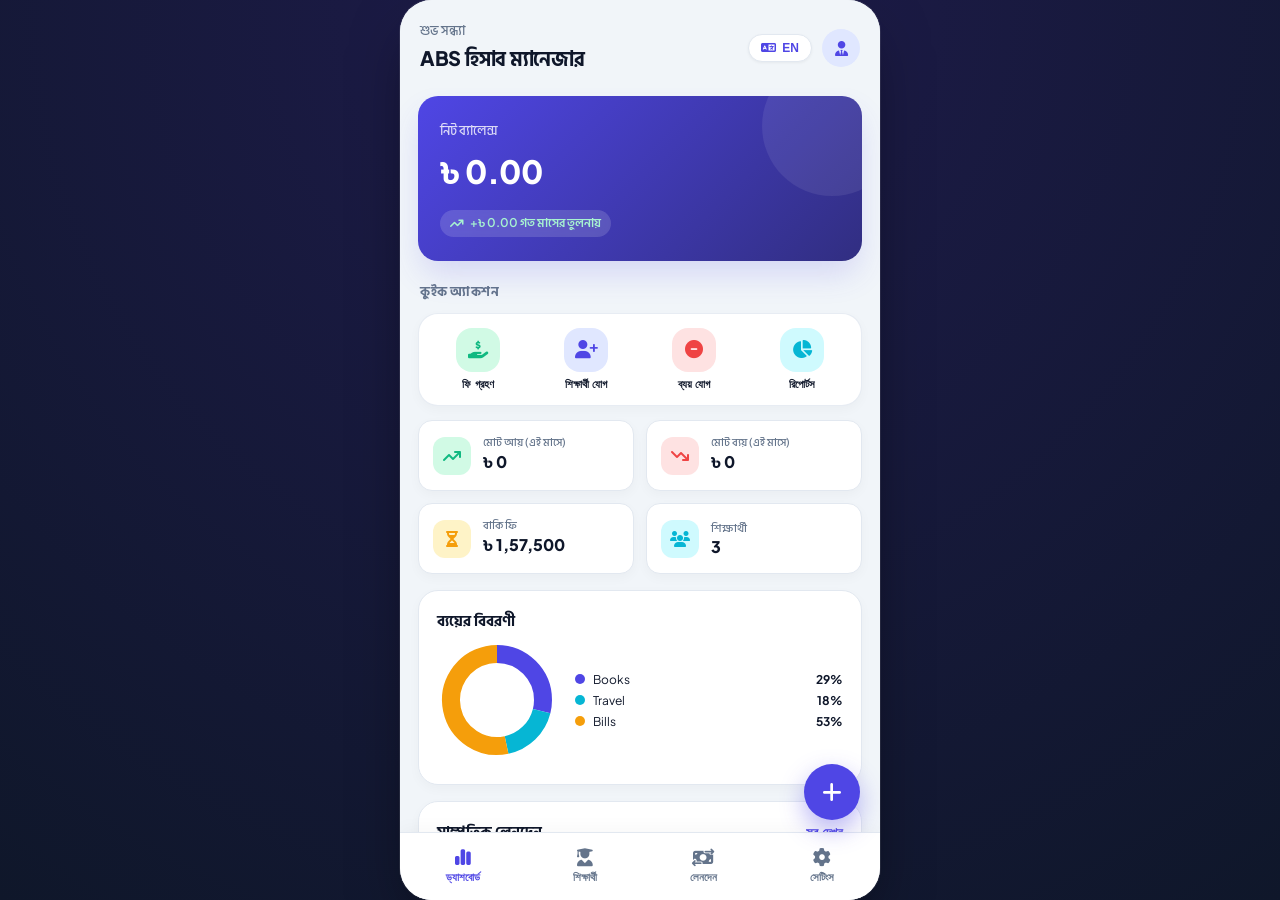
==== web_app/index.html @ 4e263f7a "feat: add GitHub Actions APK builder and web app - Add .github/workflows/build-apk.yml for automatic" ====
<!DOCTYPE html>
<html lang="bn">
<head>
  <meta charset="UTF-8">
  <meta name="viewport" content="width=device-width, initial-scale=1.0, maximum-scale=1.0, user-scalable=no">
  <title>ABS Hisab Manager - ABS হিসাব ম্যানেজার</title>
  <meta name="description" content="Tuition & Personal Finance Management Web Application for Tutors and Teachers.">
  <link rel="preconnect" href="https://fonts.googleapis.com">
  <link rel="preconnect" href="https://fonts.gstatic.com" crossorigin>
  <link href="https://fonts.googleapis.com/css2?family=Plus+Jakarta+Sans:wght@400;500;600;700;800&family=Hind+Siliguri:wght@400;500;600;700&display=swap" rel="stylesheet">
  <link rel="stylesheet" href="https://cdnjs.cloudflare.com/ajax/libs/font-awesome/6.5.1/css/all.min.css">
  <link rel="stylesheet" href="app.css">
</head>
<body>
  <div id="app-container">
    <!-- Mobile App Container Wrapper -->
    <main class="app-frame" id="appFrame">
      
      <!-- Top Status Bar & Header -->
      <header class="app-header" id="appHeader">
        <div class="header-left">
          <span class="greeting-text" id="greetingText">শুভ সকাল</span>
          <h1 class="app-title" id="appTitle">ABS হিসাব ম্যানেজার</h1>
        </div>
        <div class="header-right">
          <button class="lang-toggle-btn" id="langToggleBtn" title="ভাষা পরিবর্তন / Switch Language">
            <i class="fa-solid fa-language"></i>
            <span id="currentLangLabel">EN</span>
          </button>
          <div class="avatar-badge" title="Tutor Profile">
            <i class="fa-solid fa-user-tie"></i>
          </div>
        </div>
      </header>

      <!-- Main Content Views (Tab Content) -->
      <section class="tab-content" id="tabContent">
        
        <!-- 1. DASHBOARD VIEW -->
        <div class="view active" id="dashboardView">
          <!-- Balance Card -->
          <div class="balance-card">
            <div class="balance-sub" id="netBalanceLabel">নিট ব্যালেন্স</div>
            <div class="balance-amount" id="netBalanceAmount">৳ 0.00</div>
            <div class="balance-delta" id="balanceDelta">
              <i class="fa-solid fa-arrow-trend-up"></i>
              <span id="deltaText">+৳ 0.00 গত মাসের তুলনায়</span>
            </div>
          </div>

          <!-- Quick Actions Bar -->
          <div class="section-heading">
            <span id="quickActionsTitle">কুইক অ্যাকশন</span>
          </div>
          <div class="quick-actions-bar">
            <button class="quick-action-btn btn-collect" id="qaCollectBtn" onclick="openStudentPickerModal()">
              <div class="qa-icon-wrap"><i class="fa-solid fa-hand-holding-dollar"></i></div>
              <span id="qaCollectLabel">ফি গ্রহণ</span>
            </button>
            <button class="quick-action-btn btn-student" id="qaStudentBtn" onclick="openAddStudentModal()">
              <div class="qa-icon-wrap"><i class="fa-solid fa-user-plus"></i></div>
              <span id="qaStudentLabel">শিক্ষার্থী যোগ</span>
            </button>
            <button class="quick-action-btn btn-expense" id="qaExpenseBtn" onclick="openAddTransactionModal('expense')">
              <div class="qa-icon-wrap"><i class="fa-solid fa-circle-minus"></i></div>
              <span id="qaExpenseLabel">ব্যয় যোগ</span>
            </button>
            <button class="quick-action-btn btn-report" id="qaReportBtn" onclick="openReportModal()">
              <div class="qa-icon-wrap"><i class="fa-solid fa-chart-pie"></i></div>
              <span id="qaReportLabel">রিপোর্টস</span>
            </button>
          </div>

          <!-- 4 Summary Stats Grid -->
          <div class="stats-grid">
            <div class="stat-card income-card">
              <div class="stat-icon"><i class="fa-solid fa-arrow-trend-up"></i></div>
              <div class="stat-info">
                <div class="stat-label" id="lblIncomeMonth">মোট আয় (এই মাসে)</div>
                <div class="stat-value" id="valIncomeMonth">৳ 0.00</div>
              </div>
            </div>
            <div class="stat-card expense-card">
              <div class="stat-icon"><i class="fa-solid fa-arrow-trend-down"></i></div>
              <div class="stat-info">
                <div class="stat-label" id="lblExpenseMonth">মোট ব্যয় (এই মাসে)</div>
                <div class="stat-value" id="valExpenseMonth">৳ 0.00</div>
              </div>
            </div>
            <div class="stat-card pending-card">
              <div class="stat-icon"><i class="fa-solid fa-hourglass-half"></i></div>
              <div class="stat-info">
                <div class="stat-label" id="lblPendingFees">বাকি ফি</div>
                <div class="stat-value" id="valPendingFees">৳ 0.00</div>
              </div>
            </div>
            <div class="stat-card students-card">
              <div class="stat-icon"><i class="fa-solid fa-users"></i></div>
              <div class="stat-info">
                <div class="stat-label" id="lblTotalStudents">শিক্ষার্থী</div>
                <div class="stat-value" id="valTotalStudents">0</div>
              </div>
            </div>
          </div>

          <!-- Expense Breakdown Chart -->
          <div class="card-box mt-4">
            <div class="box-title" id="lblExpenseBreakdown">ব্যয়ের বিবরণী</div>
            <div class="chart-container" id="expenseChartContainer">
              <canvas id="expensePieChart" width="120" height="120"></canvas>
              <div class="chart-legend" id="expenseChartLegend"></div>
            </div>
          </div>

          <!-- Recent Transactions -->
          <div class="card-box mt-4">
            <div class="box-header-row">
              <div class="box-title" id="lblRecentTransactions">সাম্প্রতিক লেনদেন</div>
              <button class="link-btn" onclick="switchNavTab('transactions')" id="btnSeeAllTxn">সব দেখুন</button>
            </div>
            <div class="transactions-list" id="recentTxnList"></div>
          </div>
        </div>

        <!-- 2. STUDENTS VIEW -->
        <div class="view" id="studentsView">
          <div class="search-bar-wrap">
            <i class="fa-solid fa-magnifying-glass search-icon"></i>
            <input type="text" id="studentSearchInput" placeholder="নাম, রোল, পিতার মোবাইল দিয়ে খুঁজুন..." oninput="renderStudentsList()">
            <button class="clear-search-btn" id="clearStudentSearchBtn" onclick="clearStudentSearch()">&times;</button>
          </div>

          <!-- Status Filters -->
          <div class="filter-chips-row" id="studentStatusChips">
            <button class="chip active" data-status="all" onclick="setStudentStatusFilter('all')">সব</button>
            <button class="chip chip-due" data-status="due" onclick="setStudentStatusFilter('due')">বকেয়া আছে</button>
            <button class="chip chip-paid" data-status="paid" onclick="setStudentStatusFilter('paid')">পরিশোধিত</button>
            <button class="chip chip-advance" data-status="advance" onclick="setStudentStatusFilter('advance')">অগ্রিম</button>
          </div>

          <!-- Class Grade Filters -->
          <div class="filter-chips-row mt-2" id="studentClassChips">
            <button class="chip active" data-class="All" onclick="setStudentClassFilter('All')">সকল শ্রেণি</button>
            <button class="chip" data-class="Six" onclick="setStudentClassFilter('Six')">Six</button>
            <button class="chip" data-class="Seven" onclick="setStudentClassFilter('Seven')">Seven</button>
            <button class="chip" data-class="Eight" onclick="setStudentClassFilter('Eight')">Eight</button>
            <button class="chip" data-class="Nine" onclick="setStudentClassFilter('Nine')">Nine</button>
            <button class="chip" data-class="Ten" onclick="setStudentClassFilter('Ten')">Ten</button>
          </div>

          <div class="students-list mt-3" id="studentsList"></div>
        </div>

        <!-- 3. TRANSACTIONS VIEW -->
        <div class="view" id="transactionsView">
          <div class="filter-chips-row" id="txnFilterChips">
            <button class="chip active" data-type="all" onclick="setTxnTypeFilter('all')">সব</button>
            <button class="chip chip-income" data-type="income" onclick="setTxnTypeFilter('income')">আয়</button>
            <button class="chip chip-expense" data-type="expense" onclick="setTxnTypeFilter('expense')">ব্যয়</button>
          </div>
          <div class="transactions-list mt-3" id="fullTxnList"></div>
        </div>

        <!-- 4. SETTINGS VIEW -->
        <div class="view" id="settingsView">
          
          <!-- Language Section -->
          <div class="settings-section">
            <div class="section-title" id="secTitleLang">ভাষা (Language)</div>
            <div class="settings-card lang-switcher-card">
              <div class="sc-left">
                <i class="fa-solid fa-globe sc-icon"></i>
                <span class="sc-title" id="lblCurrentLang">অ্যাপের ভাষা</span>
              </div>
              <div class="lang-pill-toggle">
                <button class="pill-btn" id="langBtnEn" onclick="setLanguage('en')">English</button>
                <button class="pill-btn active" id="langBtnBn" onclick="setLanguage('bn')">বাংলা</button>
              </div>
            </div>
          </div>

          <!-- Security Section -->
          <div class="settings-section mt-3">
            <div class="section-title" id="secTitleSecurity">নিরাপত্তা (Security)</div>
            <div class="settings-card" onclick="openPinModal()">
              <div class="sc-left">
                <i class="fa-solid fa-lock sc-icon"></i>
                <div>
                  <div class="sc-title" id="lblPinTitle">অ্যাপ লক (PIN)</div>
                  <div class="sc-desc" id="lblPinDesc">৪-ডিজিটের পিন কোড সেট করুন</div>
                </div>
              </div>
              <i class="fa-solid fa-chevron-right sc-arrow"></i>
            </div>
          </div>

          <!-- Finance Section -->
          <div class="settings-section mt-3">
            <div class="section-title" id="secTitleFinance">আর্থিক হিসাব (Finance)</div>
            <div class="settings-card" onclick="openCategoriesModal()">
              <div class="sc-left">
                <i class="fa-solid fa-layer-group sc-icon"></i>
                <div>
                  <div class="sc-title" id="lblManageCat">ক্যাটাগরি ম্যানেজমেন্ট</div>
                  <div class="sc-desc" id="lblManageCatDesc">আয় ও ব্যয়ের ক্যাটাগরি তৈরি/সম্পাদনা</div>
                </div>
              </div>
              <i class="fa-solid fa-chevron-right sc-arrow"></i>
            </div>
            <div class="settings-card mt-2" onclick="openReportModal()">
              <div class="sc-left">
                <i class="fa-solid fa-chart-line sc-icon"></i>
                <div>
                  <div class="sc-title" id="lblFullReports">আর্থিক রিপোর্ট</div>
                  <div class="sc-desc" id="lblFullReportsDesc">দৈনিক, সাপ্তাহিক, মাসিক ও বার্ষিক রিপোর্ট PDF</div>
                </div>
              </div>
              <i class="fa-solid fa-chevron-right sc-arrow"></i>
            </div>
          </div>

          <!-- Data & Backup Section -->
          <div class="settings-section mt-3">
            <div class="section-title" id="secTitleBackup">ডাটা ও ব্যাকআপ</div>
            <div class="settings-card" onclick="exportDataBackup()">
              <div class="sc-left">
                <i class="fa-solid fa-file-export sc-icon text-primary"></i>
                <div>
                  <div class="sc-title" id="lblExportBackup">ব্যাকআপ এক্সপোর্ট (JSON)</div>
                  <div class="sc-desc" id="lblExportDesc">সকল ডাটা ফাইল আকারে ডাউনলোড করুন</div>
                </div>
              </div>
              <i class="fa-solid fa-download sc-arrow"></i>
            </div>
            <div class="settings-card mt-2" onclick="triggerImportBackup()">
              <div class="sc-left">
                <i class="fa-solid fa-file-import sc-icon text-success"></i>
                <div>
                  <div class="sc-title" id="lblImportBackup">ব্যাকআপ রিস্টোর (JSON)</div>
                  <div class="sc-desc" id="lblImportDesc">JSON ফাইল থেকে ডাটা রিস্টোর করুন</div>
                </div>
              </div>
              <input type="file" id="importFileInput" accept=".json" style="display:none" onchange="handleImportFile(event)">
              <i class="fa-solid fa-upload sc-arrow"></i>
            </div>
            <div class="settings-card mt-2 danger-card" onclick="confirmClearAllData()">
              <div class="sc-left">
                <i class="fa-solid fa-trash-can sc-icon text-danger"></i>
                <div>
                  <div class="sc-title text-danger" id="lblClearAll">সকল ডাটা মুছুন</div>
                  <div class="sc-desc" id="lblClearDesc">স্থায়ীভাবে সব শিক্ষার্থী ও লেনদেন ডিলিট</div>
                </div>
              </div>
              <i class="fa-solid fa-chevron-right sc-arrow text-danger"></i>
            </div>
          </div>

          <!-- About Section -->
          <div class="settings-section mt-3 mb-5">
            <div class="section-title" id="secTitleAbout">সম্পর্কে</div>
            <div class="settings-card">
              <div class="sc-left">
                <i class="fa-solid fa-circle-info sc-icon"></i>
                <div>
                  <div class="sc-title">ABS Hisab Manager v1.0.0</div>
                  <div class="sc-desc">লোকাল-ফার্স্ট প্রাইভেট টিউটর ও ফিন্যান্স ম্যানেজার</div>
                </div>
              </div>
            </div>
          </div>

        </div>
      </section>

      <!-- Bottom Floating Action Button -->
      <button class="fab-btn" id="fabBtn" onclick="onFabClicked()" title="নতুন যুক্ত করুন">
        <i class="fa-solid fa-plus"></i>
      </button>

      <!-- Bottom Navigation Bar -->
      <nav class="bottom-nav" id="bottomNav">
        <button class="nav-item active" data-tab="dashboard" onclick="switchNavTab('dashboard')">
          <i class="fa-solid fa-chart-simple"></i>
          <span id="navLblDashboard">ড্যাশবোর্ড</span>
        </button>
        <button class="nav-item" data-tab="students" onclick="switchNavTab('students')">
          <i class="fa-solid fa-user-graduate"></i>
          <span id="navLblStudents">শিক্ষার্থী</span>
        </button>
        <button class="nav-item" data-tab="transactions" onclick="switchNavTab('transactions')">
          <i class="fa-solid fa-money-bill-transfer"></i>
          <span id="navLblTransactions">লেনদেন</span>
        </button>
        <button class="nav-item" data-tab="settings" onclick="switchNavTab('settings')">
          <i class="fa-solid fa-gear"></i>
          <span id="navLblSettings">সেটিংস</span>
        </button>
      </nav>

    </main>
  </div>

  <!-- ==================== MODALS CONTAINER ==================== -->
  
  <!-- PIN LOCK SCREEN OVERLAY -->
  <div class="pin-lock-overlay" id="pinLockOverlay">
    <div class="pin-lock-box">
      <div class="lock-icon-circle"><i class="fa-solid fa-shield-halved"></i></div>
      <h2 id="pinLockTitle">ABS Hisab Manager</h2>
      <p id="pinLockSub">পিন কোড দিয়ে আনলক করুন</p>
      
      <div class="pin-dots-row" id="pinDotsRow">
        <div class="pin-dot"></div>
        <div class="pin-dot"></div>
        <div class="pin-dot"></div>
        <div class="pin-dot"></div>
      </div>
      <div class="pin-error-text" id="pinErrorText"></div>

      <div class="keypad-grid">
        <button class="key-btn" onclick="enterPinDigit('1')">1</button>
        <button class="key-btn" onclick="enterPinDigit('2')">2</button>
        <button class="key-btn" onclick="enterPinDigit('3')">3</button>
        <button class="key-btn" onclick="enterPinDigit('4')">4</button>
        <button class="key-btn" onclick="enterPinDigit('5')">5</button>
        <button class="key-btn" onclick="enterPinDigit('6')">6</button>
        <button class="key-btn" onclick="enterPinDigit('7')">7</button>
        <button class="key-btn" onclick="enterPinDigit('8')">8</button>
        <button class="key-btn" onclick="enterPinDigit('9')">9</button>
        <button class="key-btn key-action" onclick="simulateBiometric()"><i class="fa-solid fa-fingerprint"></i></button>
        <button class="key-btn" onclick="enterPinDigit('0')">0</button>
        <button class="key-btn key-action" onclick="deletePinDigit()"><i class="fa-solid fa-delete-left"></i></button>
      </div>
    </div>
  </div>

  <!-- ADD / EDIT STUDENT MODAL -->
  <div class="modal-backdrop" id="studentModal">
    <div class="modal-dialog">
      <div class="modal-header">
        <h3 id="studentModalTitle">শিক্ষার্থী যুক্ত করুন</h3>
        <button class="modal-close-btn" onclick="closeModal('studentModal')">&times;</button>
      </div>
      <form class="modal-body" id="studentForm" onsubmit="handleSaveStudent(event)">
        <input type="hidden" id="studentFormId">
        <div class="form-group">
          <label id="lblFmName">শিক্ষার্থীর নাম *</label>
          <input type="text" id="fmStudentName" required placeholder="নাম লিখুন">
        </div>
        <div class="form-row">
          <div class="form-group">
            <label id="lblFmClass">শ্রেণি *</label>
            <select id="fmStudentClass" required>
              <option value="Six">Six</option>
              <option value="Seven">Seven</option>
              <option value="Eight">Eight</option>
              <option value="Nine">Nine</option>
              <option value="Ten">Ten</option>
            </select>
          </div>
          <div class="form-group">
            <label id="lblFmRoll">রোল নম্বর *</label>
            <input type="text" id="fmStudentRoll" required placeholder="e.g. 01">
          </div>
        </div>
        <div class="form-row">
          <div class="form-group">
            <label id="lblFmSection">শাখা</label>
            <input type="text" id="fmStudentSection" placeholder="e.g. A">
          </div>
          <div class="form-group">
            <label id="lblFmFee">মাসিক ফি (৳) *</label>
            <input type="number" id="fmStudentFee" required min="0" step="50" placeholder="e.g. 2000">
          </div>
        </div>
        <div class="form-group">
          <label id="lblFmFather">পিতার নাম</label>
          <input type="text" id="fmFatherName" placeholder="পিতার নাম">
        </div>
        <div class="form-group">
          <label id="lblFmPhone">পিতার মোবাইল নম্বর</label>
          <input type="tel" id="fmFatherPhone" placeholder="01XXXXXXXXX">
        </div>
        <div class="form-group">
          <label id="lblFmAddress">ঠিকানা</label>
          <input type="text" id="fmStudentAddress" placeholder="ঠিকানা">
        </div>
        <div class="form-group">
          <label id="lblFmAdmDate">ভর্তির তারিখ</label>
          <input type="date" id="fmAdmissionDate">
        </div>
        <div class="form-group">
          <label id="lblFmNotes">নোট (ঐচ্ছিক)</label>
          <textarea id="fmStudentNotes" rows="2" placeholder="অতিরিক্ত কোনো তথ্য..."></textarea>
        </div>
        <button type="submit" class="submit-btn" id="btnSaveStudentSubmit">সংরক্ষণ করুন</button>
      </form>
    </div>
  </div>

  <!-- STUDENT DETAIL & PROFILE MODAL -->
  <div class="modal-backdrop" id="studentDetailModal">
    <div class="modal-dialog modal-lg">
      <div class="modal-header">
        <h3 id="studentDetailName">শিক্ষার্থীর প্রোফাইল</h3>
        <div class="modal-header-actions">
          <button class="icon-action-btn" title="Statement PDF" onclick="printStudentFullStatement()"><i class="fa-solid fa-file-pdf"></i></button>
          <button class="icon-action-btn" title="Edit" onclick="editCurrentStudent()"><i class="fa-solid fa-pen"></i></button>
          <button class="icon-action-btn text-danger" title="Delete" onclick="deleteCurrentStudent()"><i class="fa-solid fa-trash"></i></button>
          <button class="modal-close-btn" onclick="closeModal('studentDetailModal')">&times;</button>
        </div>
      </div>
      <div class="modal-body" id="studentDetailBody">
        <!-- Injected dynamically by app.js -->
      </div>
    </div>
  </div>

  <!-- COLLECT PAYMENT MODAL -->
  <div class="modal-backdrop" id="collectPaymentModal">
    <div class="modal-dialog">
      <div class="modal-header">
        <h3 id="paymentModalTitle">পেমেন্ট সংগ্রহ</h3>
        <button class="modal-close-btn" onclick="closeModal('collectPaymentModal')">&times;</button>
      </div>
      <form class="modal-body" id="paymentForm" onsubmit="handleSavePayment(event)">
        <input type="hidden" id="pmStudentId">
        <div class="target-student-badge" id="pmStudentBadge"></div>
        <div class="form-group mt-2">
          <label id="lblPmAmount">টাকার পরিমাণ (৳) *</label>
          <input type="number" id="pmAmount" required min="1" step="10" placeholder="টাকার অংক">
        </div>
        <div class="form-row">
          <div class="form-group">
            <label id="lblPmMethod">পেমেন্ট মাধ্যম</label>
            <select id="pmMethod">
              <option value="Cash">Cash (ক্যাশ)</option>
              <option value="bKash">bKash (বিকাশ)</option>
              <option value="Nagad">Nagad (নগদ)</option>
              <option value="Rocket">Rocket (রকেট)</option>
              <option value="Bank">Bank (ব্যাংক)</option>
            </select>
          </div>
          <div class="form-group">
            <label id="lblPmMonth">প্রযোজ্য মাস (YYYY-MM)</label>
            <input type="month" id="pmMonth">
          </div>
        </div>
        <div class="form-group">
          <label id="lblPmDate">পেমেন্টের তারিখ</label>
          <input type="date" id="pmDate">
        </div>
        <div class="form-group">
          <label id="lblPmNote">নোট (ঐচ্ছিক)</label>
          <input type="text" id="pmNote" placeholder="পেমেন্ট সংক্রান্ত কোনো নোট...">
        </div>
        <div class="checkbox-row">
          <input type="checkbox" id="pmGiveReceipt" checked>
          <label for="pmGiveReceipt" id="lblPmReceiptCheck">এখনই মানি রিসিট (Receipt) তৈরি করবেন?</label>
        </div>
        <button type="submit" class="submit-btn btn-income mt-3" id="btnSavePaymentSubmit">পেমেন্ট সেভ করুন ও রশিদ তৈরি করুন</button>
      </form>
    </div>
  </div>

  <!-- STUDENT PICKER MODAL (For Quick Fee Collection) -->
  <div class="modal-backdrop" id="studentPickerModal">
    <div class="modal-dialog">
      <div class="modal-header">
        <h3 id="pickerModalTitle">শিক্ষার্থী নির্বাচন করুন</h3>
        <button class="modal-close-btn" onclick="closeModal('studentPickerModal')">&times;</button>
      </div>
      <div class="modal-body">
        <input type="text" id="pickerSearchInput" placeholder="শিক্ষার্থী খুঁজুন..." oninput="renderStudentPickerList()">
        <div class="picker-list mt-3" id="pickerStudentList"></div>
      </div>
    </div>
  </div>

  <!-- ADD TRANSACTION MODAL -->
  <div class="modal-backdrop" id="transactionModal">
    <div class="modal-dialog">
      <div class="modal-header">
        <h3 id="txnModalTitle">নতুন লেনদেন</h3>
        <button class="modal-close-btn" onclick="closeModal('transactionModal')">&times;</button>
      </div>
      <form class="modal-body" id="txnForm" onsubmit="handleSaveTransaction(event)">
        <input type="hidden" id="txnFormId">
        <div class="type-segmented-control">
          <button type="button" class="seg-btn" id="txnTypeIncomeBtn" onclick="setFormTxnType('income')">আয় (Income)</button>
          <button type="button" class="seg-btn active" id="txnTypeExpenseBtn" onclick="setFormTxnType('expense')">ব্যয় (Expense)</button>
        </div>
        <input type="hidden" id="txnFormType" value="expense">
        <div class="form-group mt-3">
          <label id="lblTxnAmount">পরিমাণ (৳) *</label>
          <input type="number" id="txnAmount" required min="1" step="1" placeholder="৳ 0.00">
        </div>
        <div class="form-group">
          <label id="lblTxnCategory">ক্যাটাগরি *</label>
          <select id="txnCategory" required></select>
        </div>
        <div class="form-group">
          <label id="lblTxnDate">তারিখ</label>
          <input type="date" id="txnDate">
        </div>
        <div class="form-group">
          <label id="lblTxnNote">নোট (ঐচ্ছিক)</label>
          <input type="text" id="txnNote" placeholder="লেনদেনের বিবরণ...">
        </div>
        <button type="submit" class="submit-btn" id="btnSaveTxnSubmit">সংরক্ষণ করুন</button>
      </form>
    </div>
  </div>

  <!-- FINANCIAL REPORT MODAL -->
  <div class="modal-backdrop" id="reportModal">
    <div class="modal-dialog modal-lg">
      <div class="modal-header">
        <h3 id="reportModalTitle">আর্থিক রিপোর্ট (Financial Report)</h3>
        <div class="modal-header-actions">
          <button class="icon-action-btn" title="Print/Share PDF" onclick="printFinancialReportPdf()"><i class="fa-solid fa-print"></i></button>
          <button class="modal-close-btn" onclick="closeModal('reportModal')">&times;</button>
        </div>
      </div>
      <div class="modal-body" id="reportBody">
        <!-- Injected dynamically -->
      </div>
    </div>
  </div>

  <!-- CATEGORIES MANAGEMENT MODAL -->
  <div class="modal-backdrop" id="categoriesModal">
    <div class="modal-dialog">
      <div class="modal-header">
        <h3 id="catModalTitle">ক্যাটাগরি ম্যানেজমেন্ট</h3>
        <button class="modal-close-btn" onclick="closeModal('categoriesModal')">&times;</button>
      </div>
      <div class="modal-body">
        <div class="type-segmented-control">
          <button type="button" class="seg-btn active" id="catTabExpenseBtn" onclick="switchCategoryTab('expense')">ব্যয় (Expense)</button>
          <button type="button" class="seg-btn" id="catTabIncomeBtn" onclick="switchCategoryTab('income')">আয় (Income)</button>
        </div>
        <div class="add-cat-row mt-3">
          <input type="text" id="newCategoryInput" placeholder="নতুন ক্যাটাগরি নাম...">
          <button type="button" class="btn-primary-sm" onclick="addNewCategory()"><i class="fa-solid fa-plus"></i> যোগ</button>
        </div>
        <div class="categories-list mt-3" id="categoriesListContainer"></div>
      </div>
    </div>
  </div>

  <!-- PIN SET/CHANGE MODAL -->
  <div class="modal-backdrop" id="pinSettingModal">
    <div class="modal-dialog">
      <div class="modal-header">
        <h3 id="pinSettingModalTitle">পিন কোড সেট করুন</h3>
        <button class="modal-close-btn" onclick="closeModal('pinSettingModal')">&times;</button>
      </div>
      <div class="modal-body">
        <div class="form-group">
          <label id="lblEnterPin">৪-ডিজিটের পিন কোড</label>
          <input type="password" id="newPinInput" maxlength="4" placeholder="••••">
        </div>
        <div class="form-group">
          <label id="lblConfirmPin">পুনরায় পিন কোড লিখুন</label>
          <input type="password" id="confirmPinInput" maxlength="4" placeholder="••••">
        </div>
        <div class="modal-btn-row mt-3">
          <button type="button" class="submit-btn" onclick="saveNewPin()">পিন সেভ করুন</button>
          <button type="button" class="btn-danger-outline" id="btnRemovePin" onclick="removePinSecurity()" style="display:none">পিন বাতিল করুন</button>
        </div>
      </div>
    </div>
  </div>

  <!-- PRINTABLE RECEIPT / STATEMENT HIDDEN CONTAINER -->
  <div id="printArea" class="print-only"></div>

  <!-- Core App Scripts -->
  <script src="app.js"></script>
</body>
</html>
---- web_app/app.css ----
/* ==========================================================================
   ABS HISAB MANAGER - MODERN DESIGN SYSTEM & STYLESHEET
   ========================================================================== */

:root {
  --primary: #4f46e5;
  --primary-dark: #3730a3;
  --primary-light: #e0e7ff;
  --secondary: #06b6d4;
  --secondary-light: #cffafe;
  --income: #10b981;
  --income-light: #d1fae5;
  --income-dark: #047857;
  --expense: #ef4444;
  --expense-light: #fee2e2;
  --expense-dark: #b91c1c;
  --pending: #f59e0b;
  --pending-light: #fef3c7;
  --surface: #ffffff;
  --background: #f1f5f9;
  --card-bg: #ffffff;
  --text-main: #0f172a;
  --text-muted: #64748b;
  --text-light: #94a3b8;
  --border: #e2e8f0;
  --border-focus: #4f46e5;
  --radius-sm: 8px;
  --radius-md: 14px;
  --radius-lg: 20px;
  --radius-full: 9999px;
  --shadow-sm: 0 1px 3px rgba(0, 0, 0, 0.05);
  --shadow-md: 0 6px 16px -2px rgba(15, 23, 42, 0.06);
  --shadow-lg: 0 16px 32px -4px rgba(79, 70, 229, 0.18);
  --shadow-card: 0 4px 12px rgba(0, 0, 0, 0.03);
  --font-family: 'Plus Jakarta Sans', 'Hind Siliguri', -apple-system, BlinkMacSystemFont, 'Segoe UI', Roboto, sans-serif;
  --transition-fast: 0.2s cubic-bezier(0.4, 0, 0.2, 1);
  --transition-smooth: 0.3s cubic-bezier(0.4, 0, 0.2, 1);
}

* {
  box-sizing: border-box;
  margin: 0;
  padding: 0;
  -webkit-tap-highlight-color: transparent;
}

body {
  font-family: var(--font-family);
  background: #0f172a;
  background: radial-gradient(circle at 50% 0%, #1e1b4b 0%, #0f172a 100%);
  color: var(--text-main);
  min-height: 100vh;
  display: flex;
  justify-content: center;
  align-items: center;
  overflow-x: hidden;
}

/* App Wrapper on Desktop / Tablet / Mobile */
#app-container {
  width: 100%;
  max-width: 480px;
  height: 100vh;
  max-height: 920px;
  background: var(--background);
  box-shadow: 0 25px 60px -15px rgba(0, 0, 0, 0.5), 0 0 0 1px rgba(255, 255, 255, 0.1);
  display: flex;
  flex-direction: column;
  position: relative;
  overflow: hidden;
  border-radius: 32px;
}

@media (max-width: 500px) {
  #app-container {
    max-width: 100%;
    height: 100vh;
    max-height: 100vh;
    border-radius: 0;
  }
}

.app-frame {
  display: flex;
  flex-direction: column;
  height: 100%;
  width: 100%;
  position: relative;
  overflow: hidden;
}

/* Header */
.app-header {
  padding: 20px 20px 12px 20px;
  background: var(--background);
  display: flex;
  justify-content: space-between;
  align-items: center;
  z-index: 10;
}

.header-left .greeting-text {
  font-size: 13px;
  color: var(--text-muted);
  font-weight: 500;
  display: block;
}

.header-left .app-title {
  font-size: 20px;
  font-weight: 800;
  color: var(--text-main);
  letter-spacing: -0.3px;
  margin-top: 2px;
}

.header-right {
  display: flex;
  align-items: center;
  gap: 10px;
}

.lang-toggle-btn {
  background: white;
  border: 1px solid var(--border);
  border-radius: var(--radius-full);
  padding: 6px 12px;
  font-size: 12px;
  font-weight: 700;
  color: var(--primary);
  display: flex;
  align-items: center;
  gap: 6px;
  cursor: pointer;
  box-shadow: var(--shadow-sm);
  transition: var(--transition-fast);
}

.lang-toggle-btn:hover {
  background: var(--primary-light);
  border-color: var(--primary);
}

.avatar-badge {
  width: 38px;
  height: 38px;
  border-radius: 50%;
  background: var(--primary-light);
  color: var(--primary);
  display: flex;
  align-items: center;
  justify-content: center;
  font-size: 15px;
  cursor: pointer;
}

/* Scrollable Main Content Area */
.tab-content {
  flex: 1;
  overflow-y: auto;
  padding: 8px 18px 100px 18px;
  scroll-behavior: smooth;
  -webkit-overflow-scrolling: touch;
}

.tab-content::-webkit-scrollbar {
  width: 5px;
}
.tab-content::-webkit-scrollbar-thumb {
  background: #cbd5e1;
  border-radius: 10px;
}

.view {
  display: none;
  animation: fadeIn 0.25s ease-out;
}

.view.active {
  display: block;
}

@keyframes fadeIn {
  from { opacity: 0; transform: translateY(6px); }
  to { opacity: 1; transform: translateY(0); }
}

/* Balance Card (Rich Gradient + Glass Glow) */
.balance-card {
  background: linear-gradient(135deg, #4f46e5 0%, #312e81 100%);
  border-radius: var(--radius-lg);
  padding: 24px 22px;
  color: white;
  box-shadow: var(--shadow-lg);
  position: relative;
  overflow: hidden;
}

.balance-card::after {
  content: '';
  position: absolute;
  top: -40px;
  right: -40px;
  width: 140px;
  height: 140px;
  background: rgba(255, 255, 255, 0.08);
  border-radius: 50%;
}

.balance-sub {
  font-size: 13px;
  color: rgba(255, 255, 255, 0.8);
  font-weight: 500;
}

.balance-amount {
  font-size: 32px;
  font-weight: 800;
  margin: 6px 0 10px 0;
  letter-spacing: -0.5px;
}

.balance-delta {
  display: inline-flex;
  align-items: center;
  gap: 6px;
  font-size: 12px;
  font-weight: 600;
  background: rgba(255, 255, 255, 0.15);
  padding: 4px 10px;
  border-radius: var(--radius-full);
  backdrop-filter: blur(4px);
}

/* Quick Actions Bar */
.section-heading {
  display: flex;
  justify-content: space-between;
  align-items: center;
  margin: 20px 0 10px 2px;
  font-size: 13px;
  font-weight: 700;
  color: var(--text-muted);
  text-transform: uppercase;
  letter-spacing: 0.5px;
}

.quick-actions-bar {
  display: grid;
  grid-template-columns: repeat(4, 1fr);
  gap: 10px;
  background: var(--surface);
  padding: 14px 10px;
  border-radius: var(--radius-lg);
  box-shadow: var(--shadow-card);
  border: 1px solid rgba(226, 232, 240, 0.8);
}

.quick-action-btn {
  background: transparent;
  border: none;
  display: flex;
  flex-direction: column;
  align-items: center;
  gap: 6px;
  cursor: pointer;
  transition: var(--transition-fast);
}

.quick-action-btn:active {
  transform: scale(0.92);
}

.qa-icon-wrap {
  width: 44px;
  height: 44px;
  border-radius: 16px;
  display: flex;
  align-items: center;
  justify-content: center;
  font-size: 18px;
  transition: var(--transition-smooth);
}

.btn-collect .qa-icon-wrap { background: var(--income-light); color: var(--income); }
.btn-student .qa-icon-wrap { background: var(--primary-light); color: var(--primary); }
.btn-expense .qa-icon-wrap { background: var(--expense-light); color: var(--expense); }
.btn-report .qa-icon-wrap { background: var(--secondary-light); color: var(--secondary); }

.quick-action-btn span {
  font-size: 11px;
  font-weight: 600;
  color: var(--text-main);
  text-align: center;
}

/* Stats 2x2 Grid */
.stats-grid {
  display: grid;
  grid-template-columns: 1fr 1fr;
  gap: 12px;
  margin-top: 14px;
}

.stat-card {
  background: var(--surface);
  border-radius: var(--radius-md);
  padding: 14px;
  display: flex;
  align-items: center;
  gap: 12px;
  box-shadow: var(--shadow-card);
  border: 1px solid var(--border);
}

.stat-icon {
  width: 38px;
  height: 38px;
  border-radius: 12px;
  display: flex;
  align-items: center;
  justify-content: center;
  font-size: 16px;
  flex-shrink: 0;
}

.income-card .stat-icon { background: var(--income-light); color: var(--income); }
.expense-card .stat-icon { background: var(--expense-light); color: var(--expense); }
.pending-card .stat-icon { background: var(--pending-light); color: var(--pending); }
.students-card .stat-icon { background: var(--secondary-light); color: var(--secondary); }

.stat-label {
  font-size: 11px;
  color: var(--text-muted);
  font-weight: 500;
  line-height: 1.2;
}

.stat-value {
  font-size: 16px;
  font-weight: 800;
  color: var(--text-main);
  margin-top: 2px;
}

/* Generic Card Box */
.card-box {
  background: var(--surface);
  border-radius: var(--radius-lg);
  padding: 18px;
  box-shadow: var(--shadow-card);
  border: 1px solid var(--border);
}

.box-header-row {
  display: flex;
  justify-content: space-between;
  align-items: center;
  margin-bottom: 14px;
}

.box-title {
  font-size: 15px;
  font-weight: 700;
  color: var(--text-main);
}

.link-btn {
  background: none;
  border: none;
  color: var(--primary);
  font-size: 13px;
  font-weight: 700;
  cursor: pointer;
}

/* Chart Container & Legend */
.chart-container {
  display: flex;
  align-items: center;
  gap: 18px;
  padding: 6px 0;
}

.chart-legend {
  flex: 1;
  display: flex;
  flex-direction: column;
  gap: 6px;
}

.legend-item {
  display: flex;
  align-items: center;
  justify-content: space-between;
  font-size: 12px;
}

.legend-left {
  display: flex;
  align-items: center;
  gap: 8px;
}

.legend-dot {
  width: 10px;
  height: 10px;
  border-radius: 50%;
}

.legend-pct {
  font-weight: 700;
  color: var(--text-main);
}

/* Filter Chips Row */
.filter-chips-row {
  display: flex;
  gap: 8px;
  overflow-x: auto;
  padding-bottom: 4px;
  scrollbar-width: none;
}
.filter-chips-row::-webkit-scrollbar {
  display: none;
}

.chip {
  background: white;
  border: 1px solid var(--border);
  padding: 7px 14px;
  border-radius: var(--radius-full);
  font-size: 12px;
  font-weight: 600;
  color: var(--text-muted);
  white-space: nowrap;
  cursor: pointer;
  transition: var(--transition-fast);
}

.chip.active {
  background: var(--primary);
  color: white;
  border-color: var(--primary);
  box-shadow: 0 4px 10px rgba(79, 70, 229, 0.25);
}

.chip-due.active { background: var(--expense); border-color: var(--expense); }
.chip-paid.active { background: var(--income); border-color: var(--income); }
.chip-advance.active { background: var(--secondary); border-color: var(--secondary); }

/* Search Bar */
.search-bar-wrap {
  position: relative;
  display: flex;
  align-items: center;
}

.search-bar-wrap input {
  width: 100%;
  background: white;
  border: 1px solid var(--border);
  padding: 12px 38px 12px 40px;
  border-radius: var(--radius-md);
  font-size: 14px;
  color: var(--text-main);
  outline: none;
  font-family: inherit;
  transition: var(--transition-fast);
}

.search-bar-wrap input:focus {
  border-color: var(--primary);
  box-shadow: 0 0 0 3px rgba(79, 70, 229, 0.12);
}

.search-icon {
  position: absolute;
  left: 14px;
  color: var(--text-light);
  font-size: 15px;
}

.clear-search-btn {
  position: absolute;
  right: 12px;
  background: none;
  border: none;
  font-size: 18px;
  color: var(--text-light);
  cursor: pointer;
}

/* Student List Cards */
.student-item-card {
  background: white;
  border-radius: var(--radius-md);
  padding: 14px;
  display: flex;
  align-items: center;
  gap: 12px;
  margin-bottom: 10px;
  border: 1px solid var(--border);
  cursor: pointer;
  transition: var(--transition-fast);
}

.student-item-card:hover {
  border-color: var(--primary-light);
  box-shadow: var(--shadow-sm);
}

.student-avatar {
  width: 44px;
  height: 44px;
  border-radius: 50%;
  background: var(--primary-light);
  color: var(--primary);
  display: flex;
  align-items: center;
  justify-content: center;
  font-weight: 700;
  font-size: 18px;
  flex-shrink: 0;
}

.student-main-info {
  flex: 1;
}

.student-name {
  font-size: 15px;
  font-weight: 700;
  color: var(--text-main);
}

.student-meta {
  font-size: 12px;
  color: var(--text-muted);
  margin-top: 2px;
}

.student-right-info {
  display: flex;
  flex-direction: column;
  align-items: flex-end;
  gap: 4px;
}

.student-fee {
  font-size: 14px;
  font-weight: 700;
  color: var(--text-main);
}

.badge-pill {
  font-size: 11px;
  font-weight: 600;
  padding: 2px 8px;
  border-radius: var(--radius-full);
}

.badge-due { background: var(--expense-light); color: var(--expense); }
.badge-paid { background: var(--income-light); color: var(--income); }
.badge-advance { background: var(--secondary-light); color: var(--secondary); }

/* Transaction Tile */
.txn-item-card {
  display: flex;
  align-items: center;
  justify-content: space-between;
  padding: 12px 14px;
  background: white;
  border-radius: var(--radius-md);
  border: 1px solid var(--border);
  margin-bottom: 8px;
}

.txn-left {
  display: flex;
  align-items: center;
  gap: 12px;
}

.txn-icon {
  width: 36px;
  height: 36px;
  border-radius: 10px;
  display: flex;
  align-items: center;
  justify-content: center;
  font-size: 14px;
}

.txn-income .txn-icon { background: var(--income-light); color: var(--income); }
.txn-expense .txn-icon { background: var(--expense-light); color: var(--expense); }

.txn-category {
  font-size: 14px;
  font-weight: 600;
  color: var(--text-main);
}

.txn-date {
  font-size: 11px;
  color: var(--text-muted);
  margin-top: 2px;
}

.txn-amount {
  font-size: 15px;
  font-weight: 700;
}

.txn-income .txn-amount { color: var(--income); }
.txn-expense .txn-amount { color: var(--expense); }

.txn-delete-btn {
  background: none;
  border: none;
  color: var(--text-light);
  font-size: 14px;
  margin-left: 8px;
  cursor: pointer;
  padding: 4px;
}
.txn-delete-btn:hover { color: var(--expense); }

/* Settings View Cards */
.settings-section .section-title {
  font-size: 12px;
  font-weight: 700;
  color: var(--text-muted);
  text-transform: uppercase;
  margin-bottom: 8px;
}

.settings-card {
  background: white;
  border-radius: var(--radius-md);
  padding: 14px 16px;
  display: flex;
  justify-content: space-between;
  align-items: center;
  border: 1px solid var(--border);
  cursor: pointer;
  transition: var(--transition-fast);
}

.settings-card:hover {
  border-color: var(--primary-light);
}

.sc-left {
  display: flex;
  align-items: center;
  gap: 14px;
}

.sc-icon {
  font-size: 18px;
  color: var(--primary);
  width: 24px;
  text-align: center;
}

.sc-title {
  font-size: 14px;
  font-weight: 600;
  color: var(--text-main);
}

.sc-desc {
  font-size: 12px;
  color: var(--text-muted);
  margin-top: 1px;
}

.sc-arrow {
  color: var(--text-light);
  font-size: 12px;
}

.lang-pill-toggle {
  display: flex;
  background: var(--background);
  padding: 3px;
  border-radius: var(--radius-full);
}

.pill-btn {
  border: none;
  background: transparent;
  padding: 5px 12px;
  font-size: 12px;
  font-weight: 600;
  border-radius: var(--radius-full);
  cursor: pointer;
  color: var(--text-muted);
}

.pill-btn.active {
  background: var(--primary);
  color: white;
  box-shadow: 0 2px 6px rgba(79, 70, 229, 0.3);
}

.danger-card:hover {
  border-color: var(--expense-light);
}

/* Floating Action Button (FAB) */
.fab-btn {
  position: absolute;
  bottom: 80px;
  right: 20px;
  width: 56px;
  height: 56px;
  border-radius: 50%;
  background: var(--primary);
  color: white;
  border: none;
  display: flex;
  align-items: center;
  justify-content: center;
  font-size: 22px;
  box-shadow: 0 10px 25px rgba(79, 70, 229, 0.4);
  cursor: pointer;
  z-index: 20;
  transition: var(--transition-smooth);
}

.fab-btn:hover {
  transform: scale(1.08) translateY(-2px);
}

/* Bottom Navigation Bar */
.bottom-nav {
  position: absolute;
  bottom: 0;
  left: 0;
  right: 0;
  height: 68px;
  background: var(--surface);
  border-top: 1px solid var(--border);
  display: flex;
  justify-content: space-around;
  align-items: center;
  z-index: 15;
  box-shadow: 0 -4px 16px rgba(0, 0, 0, 0.03);
}

.nav-item {
  background: none;
  border: none;
  display: flex;
  flex-direction: column;
  align-items: center;
  gap: 4px;
  color: var(--text-muted);
  cursor: pointer;
  transition: var(--transition-fast);
  padding: 6px 12px;
}

.nav-item i {
  font-size: 18px;
}

.nav-item span {
  font-size: 11px;
  font-weight: 600;
}

.nav-item.active {
  color: var(--primary);
}

/* ==================== MODALS & POPUPS ==================== */
.modal-backdrop {
  position: absolute;
  top: 0;
  left: 0;
  right: 0;
  bottom: 0;
  background: rgba(15, 23, 42, 0.6);
  backdrop-filter: blur(4px);
  z-index: 100;
  display: none;
  align-items: flex-end;
  justify-content: center;
  opacity: 0;
  transition: opacity 0.25s ease;
}

.modal-backdrop.show {
  display: flex;
  opacity: 1;
}

.modal-dialog {
  background: white;
  width: 100%;
  max-height: 90%;
  border-radius: 28px 28px 0 0;
  padding: 22px;
  overflow-y: auto;
  transform: translateY(100%);
  transition: transform 0.3s cubic-bezier(0.16, 1, 0.3, 1);
}

.modal-backdrop.show .modal-dialog {
  transform: translateY(0);
}

.modal-dialog.modal-lg {
  max-height: 92%;
}

.modal-header {
  display: flex;
  justify-content: space-between;
  align-items: center;
  margin-bottom: 16px;
}

.modal-header h3 {
  font-size: 18px;
  font-weight: 700;
  color: var(--text-main);
}

.modal-header-actions {
  display: flex;
  align-items: center;
  gap: 8px;
}

.icon-action-btn {
  background: var(--background);
  border: 1px solid var(--border);
  width: 34px;
  height: 34px;
  border-radius: 50%;
  display: flex;
  align-items: center;
  justify-content: center;
  color: var(--text-main);
  cursor: pointer;
  font-size: 13px;
}

.modal-close-btn {
  background: none;
  border: none;
  font-size: 26px;
  line-height: 1;
  color: var(--text-light);
  cursor: pointer;
}

/* Forms */
.form-group {
  margin-bottom: 14px;
}

.form-row {
  display: grid;
  grid-template-columns: 1fr 1fr;
  gap: 12px;
}

.form-group label {
  display: block;
  font-size: 12px;
  font-weight: 600;
  color: var(--text-muted);
  margin-bottom: 6px;
}

.form-group input,
.form-group select,
.form-group textarea {
  width: 100%;
  padding: 12px 14px;
  border: 1px solid var(--border);
  border-radius: var(--radius-md);
  font-size: 14px;
  font-family: inherit;
  color: var(--text-main);
  background: var(--background);
  outline: none;
  transition: var(--transition-fast);
}

.form-group input:focus,
.form-group select:focus,
.form-group textarea:focus {
  border-color: var(--primary);
  background: white;
  box-shadow: 0 0 0 3px rgba(79, 70, 229, 0.1);
}

.checkbox-row {
  display: flex;
  align-items: center;
  gap: 10px;
  margin-top: 10px;
}

.checkbox-row input {
  width: 18px;
  height: 18px;
  accent-color: var(--primary);
}

.checkbox-row label {
  font-size: 13px;
  font-weight: 600;
  color: var(--text-main);
}

.submit-btn {
  width: 100%;
  background: var(--primary);
  color: white;
  border: none;
  padding: 14px;
  border-radius: var(--radius-md);
  font-size: 15px;
  font-weight: 700;
  cursor: pointer;
  margin-top: 10px;
  box-shadow: 0 6px 16px rgba(79, 70, 229, 0.3);
  transition: var(--transition-fast);
}

.submit-btn:hover {
  opacity: 0.95;
}

.submit-btn.btn-income { background: var(--income); box-shadow: 0 6px 16px rgba(16, 185, 129, 0.3); }
.submit-btn.btn-expense { background: var(--expense); box-shadow: 0 6px 16px rgba(239, 68, 68, 0.3); }

.type-segmented-control {
  display: grid;
  grid-template-columns: 1fr 1fr;
  background: var(--background);
  padding: 4px;
  border-radius: var(--radius-md);
}

.seg-btn {
  padding: 10px;
  background: transparent;
  border: none;
  font-size: 13px;
  font-weight: 700;
  border-radius: var(--radius-sm);
  color: var(--text-muted);
  cursor: pointer;
  transition: var(--transition-fast);
}

.seg-btn.active {
  background: white;
  color: var(--primary);
  box-shadow: 0 2px 6px rgba(0, 0, 0, 0.06);
}

#txnTypeIncomeBtn.active { color: var(--income); }
#txnTypeExpenseBtn.active { color: var(--expense); }

/* ==================== PIN LOCK OVERLAY ==================== */
.pin-lock-overlay {
  position: absolute;
  top: 0;
  left: 0;
  right: 0;
  bottom: 0;
  background: linear-gradient(135deg, #3730a3 0%, #1e1b4b 100%);
  z-index: 200;
  display: none;
  flex-direction: column;
  justify-content: center;
  align-items: center;
  padding: 30px;
  color: white;
}

.pin-lock-overlay.show {
  display: flex;
}

.lock-icon-circle {
  width: 64px;
  height: 64px;
  border-radius: 50%;
  background: rgba(255, 255, 255, 0.15);
  display: flex;
  align-items: center;
  justify-content: center;
  font-size: 26px;
  margin-bottom: 16px;
}

.pin-dots-row {
  display: flex;
  gap: 16px;
  margin: 24px 0 10px 0;
}

.pin-dot {
  width: 16px;
  height: 16px;
  border-radius: 50%;
  background: rgba(255, 255, 255, 0.25);
  transition: var(--transition-fast);
}

.pin-dot.filled {
  background: white;
  box-shadow: 0 0 10px rgba(255, 255, 255, 0.8);
}

.pin-error-text {
  height: 20px;
  font-size: 13px;
  color: #fca5a5;
  font-weight: 600;
  margin-bottom: 16px;
}

.keypad-grid {
  display: grid;
  grid-template-columns: repeat(3, 1fr);
  gap: 14px;
  width: 100%;
  max-width: 280px;
}

.key-btn {
  background: rgba(255, 255, 255, 0.12);
  border: none;
  color: white;
  border-radius: 18px;
  padding: 16px;
  font-size: 22px;
  font-weight: 700;
  cursor: pointer;
  transition: var(--transition-fast);
}

.key-btn:active {
  background: rgba(255, 255, 255, 0.3);
  transform: scale(0.92);
}

.key-action {
  font-size: 18px;
}

/* Helpers */
.mt-2 { margin-top: 8px; }
.mt-3 { margin-top: 12px; }
.mt-4 { margin-top: 16px; }
.mb-5 { margin-bottom: 30px; }
.text-danger { color: var(--expense); }
.text-success { color: var(--income); }
.text-primary { color: var(--primary); }

/* ==================== PRINT STYLES ==================== */
@media print {
  body {
    background: white !important;
  }
  #app-container {
    display: none !important;
  }
  .modal-backdrop {
    display: none !important;
  }
  #printArea {
    display: block !important;
    padding: 20px;
    color: black;
    background: white;
  }
}
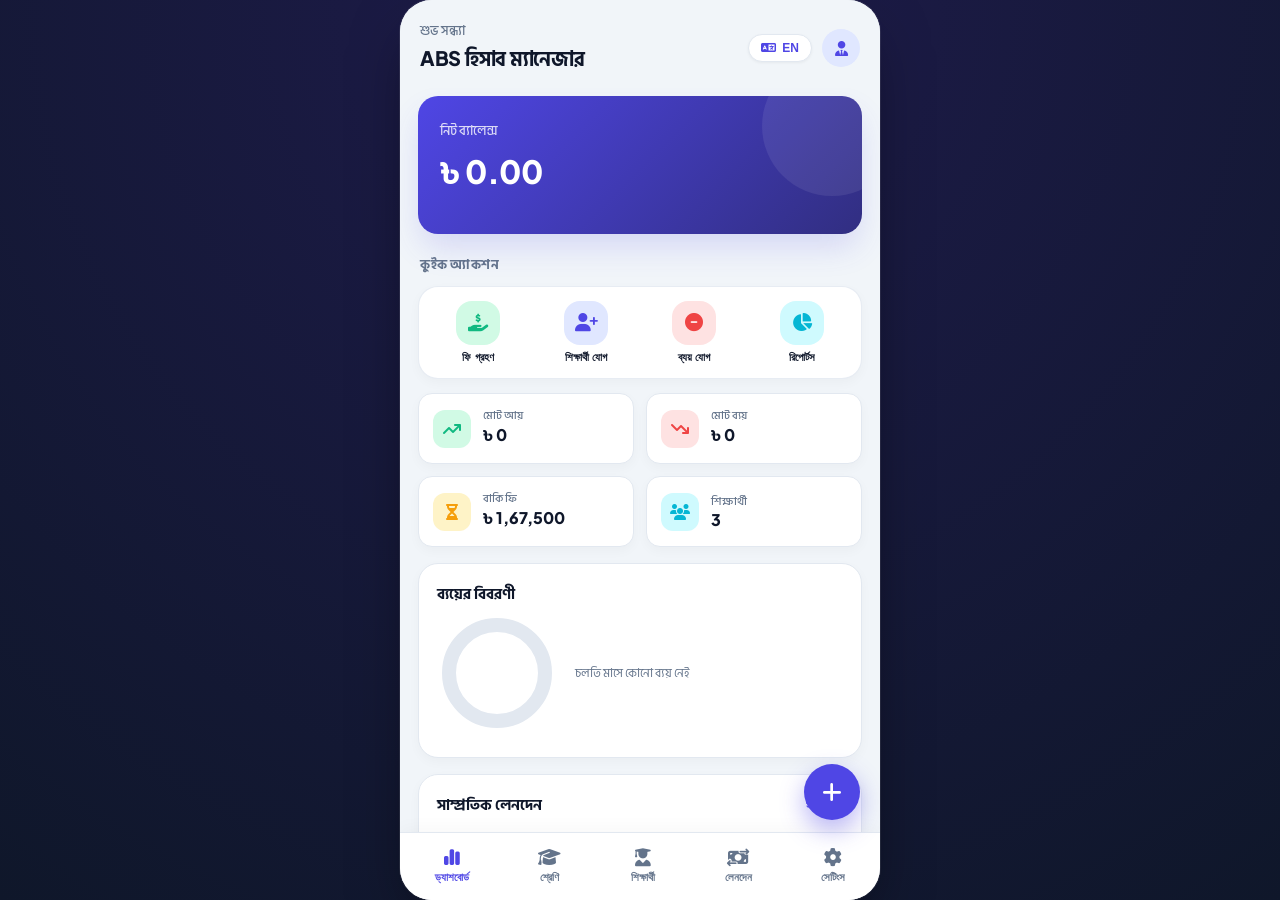
==== commit 5ed80399: "Update ABS Hisab Manager: Dashboard clean layout, Class/Section/Subject manager, Image 1 Add Student" ====
--- a/web_app/index.html
+++ b/web_app/index.html
@@ -38,14 +38,10 @@
         
         <!-- 1. DASHBOARD VIEW -->
         <div class="view active" id="dashboardView">
-          <!-- Balance Card -->
+          <!-- Balance Card (Clean Net Balance without +/-) -->
           <div class="balance-card">
             <div class="balance-sub" id="netBalanceLabel">নিট ব্যালেন্স</div>
             <div class="balance-amount" id="netBalanceAmount">৳ 0.00</div>
-            <div class="balance-delta" id="balanceDelta">
-              <i class="fa-solid fa-arrow-trend-up"></i>
-              <span id="deltaText">+৳ 0.00 গত মাসের তুলনায়</span>
-            </div>
           </div>
 
           <!-- Quick Actions Bar -->
@@ -76,14 +72,14 @@
             <div class="stat-card income-card">
               <div class="stat-icon"><i class="fa-solid fa-arrow-trend-up"></i></div>
               <div class="stat-info">
-                <div class="stat-label" id="lblIncomeMonth">মোট আয় (এই মাসে)</div>
+                <div class="stat-label" id="lblIncomeMonth">মোট আয়</div>
                 <div class="stat-value" id="valIncomeMonth">৳ 0.00</div>
               </div>
             </div>
             <div class="stat-card expense-card">
               <div class="stat-icon"><i class="fa-solid fa-arrow-trend-down"></i></div>
               <div class="stat-info">
-                <div class="stat-label" id="lblExpenseMonth">মোট ব্যয় (এই মাসে)</div>
+                <div class="stat-label" id="lblExpenseMonth">মোট ব্যয়</div>
                 <div class="stat-value" id="valExpenseMonth">৳ 0.00</div>
               </div>
             </div>
@@ -103,7 +99,7 @@
             </div>
           </div>
 
-          <!-- Expense Breakdown Chart -->
+          <!-- Expense Breakdown Chart (Current Month) -->
           <div class="card-box mt-4">
             <div class="box-title" id="lblExpenseBreakdown">ব্যয়ের বিবরণী</div>
             <div class="chart-container" id="expenseChartContainer">
@@ -112,7 +108,7 @@
             </div>
           </div>
 
-          <!-- Recent Transactions -->
+          <!-- Recent Transactions (Current Month) -->
           <div class="card-box mt-4">
             <div class="box-header-row">
               <div class="box-title" id="lblRecentTransactions">সাম্প্রতিক লেনদেন</div>
@@ -122,7 +118,21 @@
           </div>
         </div>
 
-        <!-- 2. STUDENTS VIEW -->
+        <!-- 2. CLASSES VIEW -->
+        <div class="view" id="classesView">
+          <div class="box-header-row mb-3">
+            <div>
+              <h2 style="font-size:18px; font-weight:700; color:var(--text-main);" id="lblClassesTitle">শ্রেণি ও বিষয় ব্যবস্থাপনা</h2>
+              <p style="font-size:12px; color:var(--text-muted);">শ্রেণি, শাখা (Sections) ও বিষয় (Subjects) যোগ করুন</p>
+            </div>
+            <button class="pill-btn btn-income" style="background:#2563eb; color:white; padding:8px 14px; font-size:13px;" onclick="openAddClassModal()">
+              <i class="fa-solid fa-plus"></i> <span id="lblAddClassBtn">নতুন শ্রেণি যোগ</span>
+            </button>
+          </div>
+          <div class="classes-list" id="classesList"></div>
+        </div>
+
+        <!-- 3. STUDENTS VIEW -->
         <div class="view" id="studentsView">
           <div class="search-bar-wrap">
             <i class="fa-solid fa-magnifying-glass search-icon"></i>
@@ -139,19 +149,12 @@
           </div>
 
           <!-- Class Grade Filters -->
-          <div class="filter-chips-row mt-2" id="studentClassChips">
-            <button class="chip active" data-class="All" onclick="setStudentClassFilter('All')">সকল শ্রেণি</button>
-            <button class="chip" data-class="Six" onclick="setStudentClassFilter('Six')">Six</button>
-            <button class="chip" data-class="Seven" onclick="setStudentClassFilter('Seven')">Seven</button>
-            <button class="chip" data-class="Eight" onclick="setStudentClassFilter('Eight')">Eight</button>
-            <button class="chip" data-class="Nine" onclick="setStudentClassFilter('Nine')">Nine</button>
-            <button class="chip" data-class="Ten" onclick="setStudentClassFilter('Ten')">Ten</button>
-          </div>
+          <div class="filter-chips-row mt-2" id="studentClassChips"></div>
 
           <div class="students-list mt-3" id="studentsList"></div>
         </div>
 
-        <!-- 3. TRANSACTIONS VIEW -->
+        <!-- 4. TRANSACTIONS VIEW -->
         <div class="view" id="transactionsView">
           <div class="filter-chips-row" id="txnFilterChips">
             <button class="chip active" data-type="all" onclick="setTxnTypeFilter('all')">সব</button>
@@ -161,7 +164,7 @@
           <div class="transactions-list mt-3" id="fullTxnList"></div>
         </div>
 
-        <!-- 4. SETTINGS VIEW -->
+        <!-- 5. SETTINGS VIEW -->
         <div class="view" id="settingsView">
           
           <!-- Language Section -->
@@ -262,7 +265,7 @@
               <div class="sc-left">
                 <i class="fa-solid fa-circle-info sc-icon"></i>
                 <div>
-                  <div class="sc-title">ABS Hisab Manager v1.0.0</div>
+                  <div class="sc-title">ABS Hisab Manager v2.0.0</div>
                   <div class="sc-desc">লোকাল-ফার্স্ট প্রাইভেট টিউটর ও ফিন্যান্স ম্যানেজার</div>
                 </div>
               </div>
@@ -282,6 +285,10 @@
         <button class="nav-item active" data-tab="dashboard" onclick="switchNavTab('dashboard')">
           <i class="fa-solid fa-chart-simple"></i>
           <span id="navLblDashboard">ড্যাশবোর্ড</span>
+        </button>
+        <button class="nav-item" data-tab="classes" onclick="switchNavTab('classes')">
+          <i class="fa-solid fa-graduation-cap"></i>
+          <span id="navLblClasses">শ্রেণি</span>
         </button>
         <button class="nav-item" data-tab="students" onclick="switchNavTab('students')">
           <i class="fa-solid fa-user-graduate"></i>
@@ -334,66 +341,112 @@
     </div>
   </div>
 
-  <!-- ADD / EDIT STUDENT MODAL -->
+  <!-- ADD / EDIT STUDENT MODAL (Matching Image 1) -->
   <div class="modal-backdrop" id="studentModal">
+    <div class="modal-dialog" style="padding:0; overflow:hidden; border-radius:20px;">
+      <!-- Blue App Bar like Image 1 -->
+      <div style="background:#1E88E5; color:white; padding:16px 18px; display:flex; align-items:center; justify-content:space-between;">
+        <div style="display:flex; align-items:center; gap:14px;">
+          <button type="button" onclick="closeModal('studentModal')" style="background:none; border:none; color:white; font-size:18px; cursor:pointer;">
+            <i class="fa-solid fa-arrow-left"></i>
+          </button>
+          <h3 id="studentModalTitle" style="font-size:18px; font-weight:700; margin:0; color:white;">Add Student</h3>
+        </div>
+        <button type="button" class="modal-close-btn" onclick="closeModal('studentModal')" style="color:white; opacity:0.8;">&times;</button>
+      </div>
+
+      <form class="modal-body" id="studentForm" onsubmit="handleSaveStudent(event)" style="padding:18px; background:#F8FAFC;">
+        <input type="hidden" id="studentFormId">
+
+        <!-- 1. Student Name * -->
+        <div class="image-style-field">
+          <i class="fa-solid fa-user"></i>
+          <input type="text" id="fmStudentName" required placeholder="Student Name *">
+        </div>
+
+        <!-- 2. Roll Number * -->
+        <div class="image-style-field">
+          <i class="fa-solid fa-id-badge"></i>
+          <input type="text" id="fmStudentRoll" required placeholder="Roll Number *">
+        </div>
+
+        <!-- 3. Class * -->
+        <div class="image-style-field">
+          <i class="fa-solid fa-graduation-cap"></i>
+          <select id="fmStudentClass" required onchange="onStudentClassChanged()"></select>
+        </div>
+
+        <!-- 4. Section * -->
+        <div class="image-style-field">
+          <i class="fa-solid fa-table-cells-large"></i>
+          <select id="fmStudentSection" required></select>
+        </div>
+
+        <!-- 5. Monthly Fee * -->
+        <div class="image-style-field">
+          <i class="fa-solid fa-dollar-sign"></i>
+          <input type="number" id="fmStudentFee" required min="0" step="50" placeholder="Monthly Fee *">
+        </div>
+
+        <!-- 6. Admission Date * -->
+        <div class="image-style-field" style="position:relative;">
+          <i class="fa-regular fa-calendar-days"></i>
+          <input type="date" id="fmAdmissionDate" required style="cursor:pointer;">
+        </div>
+
+        <!-- 7. Guardian Name -->
+        <div class="image-style-field">
+          <i class="fa-solid fa-users"></i>
+          <input type="text" id="fmFatherName" placeholder="Guardian Name">
+        </div>
+
+        <!-- 8. Guardian Phone Number * -->
+        <div class="image-style-field">
+          <i class="fa-solid fa-phone"></i>
+          <input type="tel" id="fmFatherPhone" required placeholder="Guardian Phone Number *">
+        </div>
+
+        <!-- 9. Student's Own Phone Number (Optional) -->
+        <div class="image-style-field">
+          <i class="fa-solid fa-mobile-screen"></i>
+          <input type="tel" id="fmStudentPhone" placeholder="Student's Own Phone Number (Optional)">
+        </div>
+
+        <!-- 10. Address -->
+        <div class="image-style-field">
+          <i class="fa-solid fa-location-dot"></i>
+          <input type="text" id="fmStudentAddress" placeholder="Address">
+        </div>
+
+        <button type="submit" class="submit-btn" id="btnSaveStudentSubmit" style="background:#1E88E5; color:white; font-weight:700; margin-top:8px; border-radius:12px; padding:14px;">
+          Save Student
+        </button>
+      </form>
+    </div>
+  </div>
+
+  <!-- ADD / EDIT CLASS MODAL -->
+  <div class="modal-backdrop" id="classModal">
     <div class="modal-dialog">
       <div class="modal-header">
-        <h3 id="studentModalTitle">শিক্ষার্থী যুক্ত করুন</h3>
-        <button class="modal-close-btn" onclick="closeModal('studentModal')">&times;</button>
-      </div>
-      <form class="modal-body" id="studentForm" onsubmit="handleSaveStudent(event)">
-        <input type="hidden" id="studentFormId">
-        <div class="form-group">
-          <label id="lblFmName">শিক্ষার্থীর নাম *</label>
-          <input type="text" id="fmStudentName" required placeholder="নাম লিখুন">
-        </div>
-        <div class="form-row">
-          <div class="form-group">
-            <label id="lblFmClass">শ্রেণি *</label>
-            <select id="fmStudentClass" required>
-              <option value="Six">Six</option>
-              <option value="Seven">Seven</option>
-              <option value="Eight">Eight</option>
-              <option value="Nine">Nine</option>
-              <option value="Ten">Ten</option>
-            </select>
-          </div>
-          <div class="form-group">
-            <label id="lblFmRoll">রোল নম্বর *</label>
-            <input type="text" id="fmStudentRoll" required placeholder="e.g. 01">
-          </div>
-        </div>
-        <div class="form-row">
-          <div class="form-group">
-            <label id="lblFmSection">শাখা</label>
-            <input type="text" id="fmStudentSection" placeholder="e.g. A">
-          </div>
-          <div class="form-group">
-            <label id="lblFmFee">মাসিক ফি (৳) *</label>
-            <input type="number" id="fmStudentFee" required min="0" step="50" placeholder="e.g. 2000">
-          </div>
-        </div>
-        <div class="form-group">
-          <label id="lblFmFather">পিতার নাম</label>
-          <input type="text" id="fmFatherName" placeholder="পিতার নাম">
-        </div>
-        <div class="form-group">
-          <label id="lblFmPhone">পিতার মোবাইল নম্বর</label>
-          <input type="tel" id="fmFatherPhone" placeholder="01XXXXXXXXX">
-        </div>
-        <div class="form-group">
-          <label id="lblFmAddress">ঠিকানা</label>
-          <input type="text" id="fmStudentAddress" placeholder="ঠিকানা">
-        </div>
-        <div class="form-group">
-          <label id="lblFmAdmDate">ভর্তির তারিখ</label>
-          <input type="date" id="fmAdmissionDate">
-        </div>
-        <div class="form-group">
-          <label id="lblFmNotes">নোট (ঐচ্ছিক)</label>
-          <textarea id="fmStudentNotes" rows="2" placeholder="অতিরিক্ত কোনো তথ্য..."></textarea>
-        </div>
-        <button type="submit" class="submit-btn" id="btnSaveStudentSubmit">সংরক্ষণ করুন</button>
+        <h3 id="classModalTitle">নতুন শ্রেণি যোগ</h3>
+        <button class="modal-close-btn" onclick="closeModal('classModal')">&times;</button>
+      </div>
+      <form class="modal-body" id="classForm" onsubmit="handleSaveClass(event)">
+        <input type="hidden" id="classFormId">
+        <div class="form-group">
+          <label id="lblClsName">শ্রেণির নাম *</label>
+          <input type="text" id="fmClassName" required placeholder="e.g. Class 6, Class 7, Batch A">
+        </div>
+        <div class="form-group mt-2">
+          <label id="lblClsSections">শাখা (Sections - কমা দিয়ে লিখুন)</label>
+          <input type="text" id="fmClassSections" placeholder="e.g. A, B, C, Padma, Meghna">
+        </div>
+        <div class="form-group mt-2">
+          <label id="lblClsSubjects">বিষয়সমূহ (Subjects - কমা দিয়ে লিখুন)</label>
+          <input type="text" id="fmClassSubjects" placeholder="e.g. গণিত, ইংরেজি, বিজ্ঞান, বাংলা">
+        </div>
+        <button type="submit" class="submit-btn mt-3" id="btnSaveClassSubmit" style="background:#2563eb; color:white;">সংরক্ষণ করুন</button>
       </form>
     </div>
   </div>
--- a/web_app/app.css
+++ b/web_app/app.css
@@ -1069,6 +1069,174 @@
 .text-success { color: var(--income); }
 .text-primary { color: var(--primary); }
 
+/* ==================== DIRECT COMMUNICATION CARD (Image 2) ==================== */
+.direct-comm-card {
+  background: white;
+  border-radius: 20px;
+  padding: 16px 18px;
+  box-shadow: 0 4px 14px rgba(0, 0, 0, 0.04);
+  border: 1px solid var(--border);
+  margin-top: 14px;
+}
+
+.direct-comm-header {
+  display: flex;
+  align-items: center;
+  gap: 10px;
+  margin-bottom: 16px;
+}
+
+.direct-comm-header i {
+  color: #2563eb;
+  font-size: 20px;
+}
+
+.direct-comm-header span {
+  font-size: 16px;
+  font-weight: 700;
+  color: #1e293b;
+}
+
+.direct-comm-buttons {
+  display: flex;
+  justify-content: space-between;
+  align-items: center;
+}
+
+.direct-comm-item {
+  display: flex;
+  flex-direction: column;
+  align-items: center;
+  gap: 8px;
+  background: none;
+  border: none;
+  cursor: pointer;
+  padding: 4px;
+  transition: transform 0.15s ease;
+}
+
+.direct-comm-item:active {
+  transform: scale(0.92);
+}
+
+.direct-comm-circle {
+  width: 52px;
+  height: 52px;
+  border-radius: 50%;
+  display: flex;
+  align-items: center;
+  justify-content: center;
+  font-size: 20px;
+  transition: box-shadow 0.2s;
+}
+
+.direct-comm-item span {
+  font-size: 12px;
+  font-weight: 700;
+}
+
+/* 5 Action Themes */
+.comm-call .direct-comm-circle { background: #e8f5e9; color: #10b981; }
+.comm-call span { color: #059669; }
+
+.comm-sms .direct-comm-circle { background: #e3f2fd; color: #2563eb; }
+.comm-sms span { color: #1d4ed8; }
+
+.comm-whatsapp .direct-comm-circle { background: #e8f8f0; color: #25d366; }
+.comm-whatsapp span { color: #16a34a; }
+
+.comm-telegram .direct-comm-circle { background: #e0f2fe; color: #0284c7; }
+.comm-telegram span { color: #0284c7; }
+
+.comm-save .direct-comm-circle { background: #f3e8ff; color: #9333ea; }
+.comm-save span { color: #7c3aed; }
+
+/* ==================== ADD STUDENT FORM (Image 1 Style) ==================== */
+.image-style-field {
+  background: white;
+  border: 1px solid #cbd5e1;
+  border-radius: 14px;
+  padding: 8px 14px;
+  display: flex;
+  align-items: center;
+  gap: 12px;
+  margin-bottom: 12px;
+}
+
+.image-style-field i {
+  color: #64748b;
+  font-size: 18px;
+  width: 20px;
+  text-align: center;
+}
+
+.image-style-field input,
+.image-style-field select {
+  flex: 1;
+  border: none;
+  outline: none;
+  font-family: inherit;
+  font-size: 14px;
+  color: #1e293b;
+  background: transparent;
+  padding: 6px 0;
+}
+
+.image-style-field input::placeholder {
+  color: #94a3b8;
+}
+
+/* ==================== CLASS MANAGEMENT VIEW ==================== */
+.class-item-card {
+  background: white;
+  border: 1px solid var(--border);
+  border-radius: var(--radius-md);
+  padding: 16px;
+  margin-bottom: 12px;
+  box-shadow: 0 2px 8px rgba(0, 0, 0, 0.03);
+}
+
+.class-header-row {
+  display: flex;
+  justify-content: space-between;
+  align-items: center;
+  margin-bottom: 10px;
+}
+
+.class-title {
+  font-size: 17px;
+  font-weight: 700;
+  color: var(--text-main);
+  display: flex;
+  align-items: center;
+  gap: 8px;
+}
+
+.tags-row {
+  display: flex;
+  flex-wrap: wrap;
+  gap: 6px;
+  margin-top: 6px;
+}
+
+.section-tag {
+  background: #eff6ff;
+  color: #2563eb;
+  padding: 4px 10px;
+  border-radius: 8px;
+  font-size: 12px;
+  font-weight: 600;
+}
+
+.subject-tag {
+  background: #f0fdf4;
+  color: #16a34a;
+  padding: 4px 10px;
+  border-radius: 8px;
+  font-size: 12px;
+  font-weight: 600;
+}
+
 /* ==================== PRINT STYLES ==================== */
 @media print {
   body {
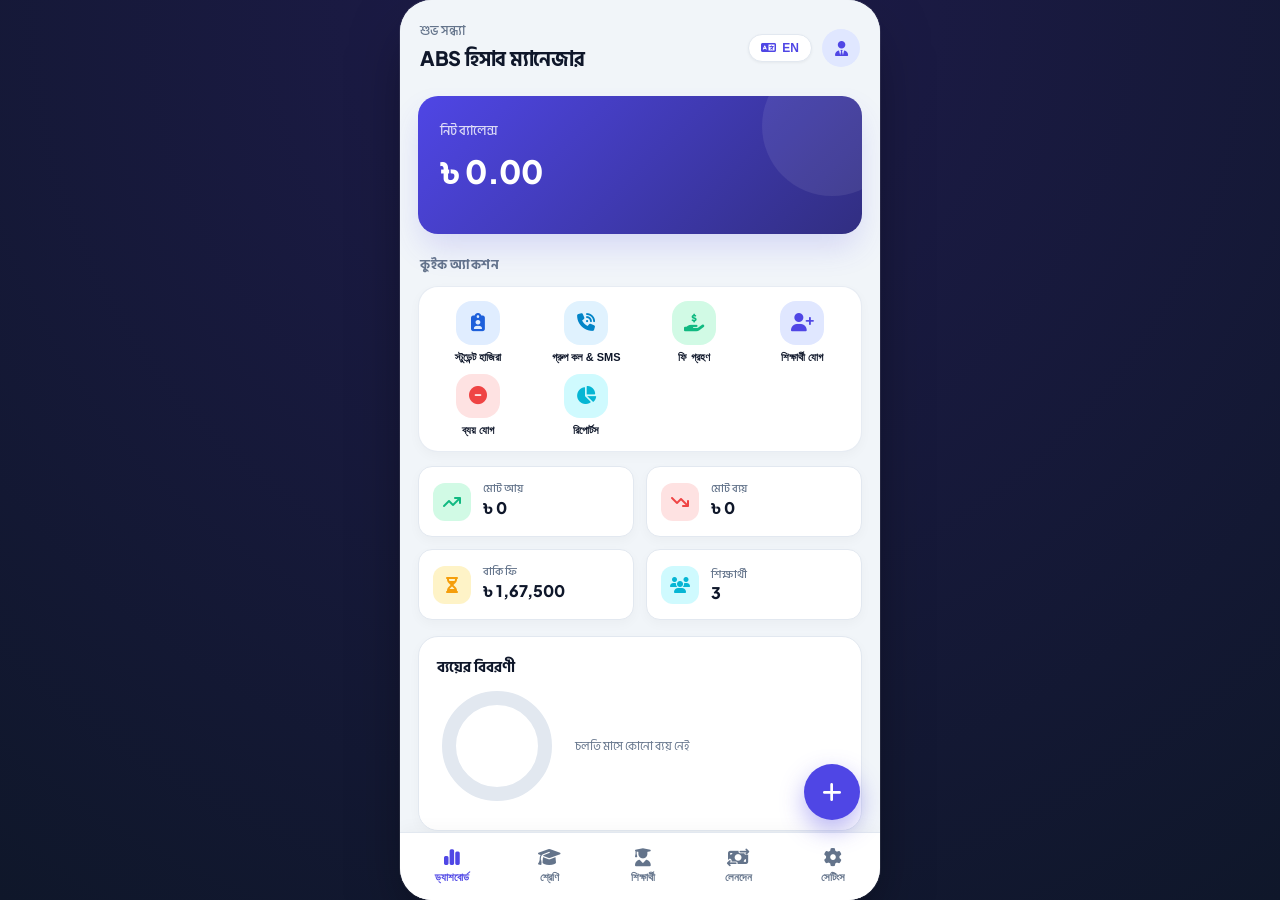
==== commit fe1d4ed2: "Fix: Make all classes/sections default filter and dynamic in Hajira and Group Call" ====
--- a/web_app/index.html
+++ b/web_app/index.html
@@ -49,6 +49,14 @@
             <span id="quickActionsTitle">কুইক অ্যাকশন</span>
           </div>
           <div class="quick-actions-bar">
+            <button class="quick-action-btn" id="qaHajiraBtn" onclick="openHajiraModal()">
+              <div class="qa-icon-wrap" style="background:#e0edff; color:#1e60db;"><i class="fa-solid fa-clipboard-user"></i></div>
+              <span id="qaHajiraLabel">স্টুডেন্ট হাজিরা</span>
+            </button>
+            <button class="quick-action-btn" id="qaGroupCallBtn" onclick="openGroupCallModal()">
+              <div class="qa-icon-wrap" style="background:#e0f2fe; color:#0284c7;"><i class="fa-solid fa-phone-volume"></i></div>
+              <span id="qaGroupCallLabel">গ্রুপ কল & SMS</span>
+            </button>
             <button class="quick-action-btn btn-collect" id="qaCollectBtn" onclick="openStudentPickerModal()">
               <div class="qa-icon-wrap"><i class="fa-solid fa-hand-holding-dollar"></i></div>
               <span id="qaCollectLabel">ফি গ্রহণ</span>
@@ -626,6 +634,215 @@
     </div>
   </div>
 
+  <!-- ==================== STUDENT HAJIRA MODAL (Image 1) ==================== -->
+  <div class="modal-backdrop" id="hajiraModal">
+    <div class="modal-dialog modal-lg" style="padding:0; overflow:hidden; border-radius:18px; max-height:92vh; display:flex; flex-direction:column; background:#f8fafc;">
+      <!-- Top App Header Blue -->
+      <div style="background:#1e60db; color:#ffffff; padding:14px 16px; display:flex; align-items:center; justify-content:space-between;">
+        <button type="button" onclick="closeModal('hajiraModal')" style="background:none; border:0; color:#fff; font-size:18px; cursor:pointer;"><i class="fa-solid fa-arrow-left"></i></button>
+        <div style="flex:1; margin-left:10px;">
+          <span style="font-size:10px; background:rgba(255,255,255,0.2); padding:2px 6px; border-radius:4px;"><i class="fa-solid fa-book-open-reader"></i> Tutor Manager</span>
+          <h3 style="font-size:16.5px; margin:0; font-weight:700;">Student Hajira (হাজিরা)</h3>
+        </div>
+        <button type="button" onclick="openAttendanceReportModal()" style="background:none; border:0; color:#fff; font-size:18px; cursor:pointer;" title="রিপোর্ট"><i class="fa-solid fa-calendar-days"></i></button>
+      </div>
+
+      <div style="padding:14px 16px 80px; overflow-y:auto; flex:1;">
+        <!-- Date Selector Box -->
+        <div class="date-selector-card" onclick="document.getElementById('webHajiraDatePicker').showPicker ? document.getElementById('webHajiraDatePicker').showPicker() : document.getElementById('webHajiraDatePicker').focus();" style="background:#eef5ff; border:1px solid #d4e4fc; border-radius:12px; padding:10px 14px; display:flex; align-items:center; gap:12px; cursor:pointer; position:relative; margin-bottom:12px;">
+          <i class="fa-solid fa-calendar-check" style="color:#1e60db; font-size:20px;"></i>
+          <div style="display:flex; flex-direction:column;">
+            <span style="font-size:15px; font-weight:700; color:#1e3a8a;" id="webHajiraDateLabel">05 Sep 2026</span>
+            <span style="font-size:11px; color:#64748b;">Tap to change date</span>
+          </div>
+          <input type="date" id="webHajiraDatePicker" style="position:absolute; left:0; top:0; width:100%; height:100%; opacity:0; cursor:pointer;" onchange="onWebHajiraDateChange(this.value)">
+        </div>
+
+        <!-- Filter Row: Class and Section -->
+        <div style="display:grid; grid-template-columns:1fr 1fr; gap:10px; margin-bottom:12px;">
+          <div style="position:relative;">
+            <label style="position:absolute; top:-7px; left:10px; background:#f8fafc; padding:0 4px; font-size:10.5px; font-weight:600; color:#1e60db; z-index:2;">Class</label>
+            <select id="webHajiraClassFilter" onchange="renderWebHajiraList()" style="width:100%; appearance:none; background:#fff; border:1.5px solid #1e60db; border-radius:10px; padding:10px 28px 10px 12px; font-size:14px; font-weight:600; outline:none;">
+              <option value="All" selected>All Classes</option>
+              <option value="Seven">Seven</option>
+              <option value="Class 6">Class 6</option>
+              <option value="Class 7">Class 7</option>
+              <option value="Class 8">Class 8</option>
+              <option value="Class 9">Class 9</option>
+              <option value="Class 10">Class 10</option>
+            </select>
+            <i class="fa-solid fa-chevron-down" style="position:absolute; right:10px; top:50%; transform:translateY(-50%); pointer-events:none; color:#64748b; font-size:11px;"></i>
+          </div>
+
+          <div style="position:relative;">
+            <label style="position:absolute; top:-7px; left:10px; background:#f8fafc; padding:0 4px; font-size:10.5px; font-weight:600; color:#1e60db; z-index:2;">Section</label>
+            <select id="webHajiraSectionFilter" onchange="renderWebHajiraList()" style="width:100%; appearance:none; background:#fff; border:1.5px solid #1e60db; border-radius:10px; padding:10px 28px 10px 12px; font-size:14px; font-weight:600; outline:none;">
+              <option value="All" selected>All Sections</option>
+              <option value="A">A</option>
+              <option value="B">B</option>
+              <option value="Science">Science</option>
+              <option value="Commerce">Commerce</option>
+              <option value="Arts">Arts</option>
+            </select>
+            <i class="fa-solid fa-chevron-down" style="position:absolute; right:10px; top:50%; transform:translateY(-50%); pointer-events:none; color:#64748b; font-size:11px;"></i>
+          </div>
+        </div>
+
+        <!-- Mark All Quick Action Buttons -->
+        <div style="display:grid; grid-template-columns:1fr 1fr; gap:10px; margin-bottom:12px;">
+          <button type="button" onclick="markAllWebHajira('Present')" style="background:#fff; border:1.5px solid #10b981; color:#059669; border-radius:24px; padding:9px 12px; font-size:13px; font-weight:600; cursor:pointer; display:flex; align-items:center; justify-content:center; gap:6px;">
+            <i class="fa-solid fa-check"></i> Mark All Present
+          </button>
+          <button type="button" onclick="markAllWebHajira('Absent')" style="background:#fff; border:1.5px solid #ef4444; color:#dc2626; border-radius:24px; padding:9px 12px; font-size:13px; font-weight:600; cursor:pointer; display:flex; align-items:center; justify-content:center; gap:6px;">
+            <i class="fa-solid fa-xmark"></i> Mark All Absent
+          </button>
+        </div>
+
+        <!-- Live Counter Badges Row -->
+        <div style="display:flex; align-items:center; justify-content:space-between; margin-bottom:14px;">
+          <span style="font-size:11.5px; font-weight:600; color:#059669; display:inline-flex; align-items:center; gap:4px;"><i class="fa-solid fa-circle" style="color:#10b981; font-size:8px;"></i> Present: <strong id="cntWebPres">0</strong></span>
+          <span style="font-size:11.5px; font-weight:600; color:#dc2626; display:inline-flex; align-items:center; gap:4px;"><i class="fa-solid fa-circle" style="color:#ef4444; font-size:8px;"></i> Absent: <strong id="cntWebAbs">0</strong></span>
+          <span style="font-size:11.5px; font-weight:600; color:#d97706; display:inline-flex; align-items:center; gap:4px;"><i class="fa-solid fa-circle" style="color:#f59e0b; font-size:8px;"></i> Late: <strong id="cntWebLate">0</strong></span>
+          <span style="font-size:11.5px; font-weight:600; color:#0284c7; display:inline-flex; align-items:center; gap:4px;"><i class="fa-solid fa-circle" style="color:#0ea5e9; font-size:8px;"></i> Leave: <strong id="cntWebLeave">0</strong></span>
+        </div>
+
+        <!-- Students List -->
+        <div id="webHajiraCardsContainer" style="display:flex; flex-direction:column; gap:10px;"></div>
+      </div>
+
+      <!-- Bottom Sticky Save Bar -->
+      <div style="position:absolute; bottom:0; left:0; width:100%; background:#fff; border-top:1px solid #e2e8f0; padding:10px 16px; display:flex; align-items:center; justify-content:space-between; z-index:10; box-shadow:0 -2px 10px rgba(0,0,0,0.05);">
+        <div>
+          <strong style="font-size:13.5px; color:#0f172a;" id="webHajiraTotalLabel">0 Students Total</strong>
+          <small style="font-size:10.5px; color:#64748b; display:block;" id="webHajiraBreakdownLabel">Present: 0 | Absent: 0 | Late: 0</small>
+        </div>
+        <button type="button" onclick="saveWebHajira()" style="background:#1e60db; color:#fff; border:0; border-radius:10px; padding:10px 16px; font-size:13.5px; font-weight:600; cursor:pointer; display:flex; align-items:center; gap:6px;">
+          <i class="fa-solid fa-circle-check"></i> <span id="btnWebHajiraSaveText">Saved (Save Again)</span>
+        </button>
+      </div>
+    </div>
+  </div>
+
+  <!-- ==================== GROUP CALL, SMS & SOCIAL MODAL (Image 2) ==================== -->
+  <div class="modal-backdrop" id="groupCallModal">
+    <div class="modal-dialog modal-lg" style="padding:0; overflow:hidden; border-radius:18px; max-height:92vh; display:flex; flex-direction:column; background:#f8fafc;">
+      <!-- Top App Header Blue -->
+      <div style="background:#1e60db; color:#ffffff; padding:14px 16px; display:flex; align-items:center; justify-content:space-between;">
+        <button type="button" onclick="closeModal('groupCallModal')" style="background:none; border:0; color:#fff; font-size:18px; cursor:pointer;"><i class="fa-solid fa-arrow-left"></i></button>
+        <div style="flex:1; margin-left:10px;">
+          <h3 style="font-size:16.5px; margin:0; font-weight:700;">Group Call, SMS & Social</h3>
+        </div>
+        <button type="button" onclick="openHajiraModal()" style="background:none; border:0; color:#fff; font-size:18px; cursor:pointer;" title="হাজিরা"><i class="fa-solid fa-clipboard-user"></i></button>
+      </div>
+
+      <div style="padding:14px 16px 20px; overflow-y:auto; flex:1; display:flex; flex-direction:column; gap:12px;">
+        <!-- Class Filter -->
+        <div style="position:relative;">
+          <label style="position:absolute; top:-7px; left:14px; background:#f8fafc; padding:0 4px; font-size:10.5px; font-weight:600; color:#1e60db; z-index:2;">Class</label>
+          <div style="position:relative; display:flex; align-items:center;">
+            <i class="fa-solid fa-graduation-cap" style="position:absolute; left:14px; color:#1e293b; font-size:15px; pointer-events:none;"></i>
+            <select id="webBroadClassFilter" onchange="renderWebBroadList()" style="width:100%; appearance:none; background:#fff; border:1.5px solid #1e60db; border-radius:12px; padding:11px 32px 11px 40px; font-size:14px; font-weight:600; color:#0f172a; outline:none;">
+              <option value="All" selected>All Classes</option>
+              <option value="Seven">Seven</option>
+              <option value="Class 6">Class 6</option>
+              <option value="Class 7">Class 7</option>
+              <option value="Class 8">Class 8</option>
+              <option value="Class 9">Class 9</option>
+              <option value="Class 10">Class 10</option>
+            </select>
+            <i class="fa-solid fa-chevron-down" style="position:absolute; right:12px; top:50%; transform:translateY(-50%); pointer-events:none; color:#64748b; font-size:12px;"></i>
+          </div>
+        </div>
+
+        <!-- Section Filter -->
+        <div style="position:relative;">
+          <label style="position:absolute; top:-7px; left:14px; background:#f8fafc; padding:0 4px; font-size:10.5px; font-weight:600; color:#1e60db; z-index:2;">Section (optional = all)</label>
+          <div style="position:relative; display:flex; align-items:center;">
+            <i class="fa-solid fa-table-cells-large" style="position:absolute; left:14px; color:#1e293b; font-size:15px; pointer-events:none;"></i>
+            <select id="webBroadSectionFilter" onchange="renderWebBroadList()" style="width:100%; appearance:none; background:#fff; border:1.5px solid #1e60db; border-radius:12px; padding:11px 32px 11px 40px; font-size:14px; font-weight:600; color:#0f172a; outline:none;">
+              <option value="All" selected>All Sections</option>
+              <option value="A">A</option>
+              <option value="B">B</option>
+              <option value="Science">Science</option>
+              <option value="Commerce">Commerce</option>
+              <option value="Arts">Arts</option>
+            </select>
+            <i class="fa-solid fa-chevron-down" style="position:absolute; right:12px; top:50%; transform:translateY(-50%); pointer-events:none; color:#64748b; font-size:12px;"></i>
+          </div>
+        </div>
+
+        <!-- Message Box -->
+        <div style="background:#fff; border:1px solid #dbe4f0; border-radius:12px; padding:12px;">
+          <div style="display:flex; gap:10px; align-items:flex-start;">
+            <i class="fa-regular fa-comment-dots" style="color:#64748b; font-size:16px; margin-top:4px;"></i>
+            <textarea id="webBroadMsgInput" placeholder="Message to Broadcast" rows="3" style="width:100%; border:0; outline:none; resize:none; font-size:13.5px; color:#1e293b;"></textarea>
+          </div>
+          <div style="display:flex; gap:6px; margin-top:8px; padding-top:8px; border-top:1px dashed #e2e8f0; flex-wrap:wrap;">
+            <span style="font-size:10.5px; color:#64748b;">বার্তা:</span>
+            <button type="button" class="tag-btn" onclick="document.getElementById('webBroadMsgInput').value='জরুরি নোটিশ: আগামীকাল স্কুল বন্ধ থাকবে।'" style="background:#f1f5f9; border:1px solid #cbd5e1; padding:2px 8px; border-radius:12px; font-size:10.5px; cursor:pointer;">স্কুল ছুটি</button>
+            <button type="button" class="tag-btn" onclick="document.getElementById('webBroadMsgInput').value='সম্মানিত অভিভাবক, আগামী রবিবার অভিভাবক সভা অনুষ্ঠিত হবে।'" style="background:#f1f5f9; border:1px solid #cbd5e1; padding:2px 8px; border-radius:12px; font-size:10.5px; cursor:pointer;">অভিভাবক সভা</button>
+            <button type="button" class="tag-btn" onclick="document.getElementById('webBroadMsgInput').value='সম্মানিত অভিভাবক, চলতি মাসের বকেয়া বেতন দ্রুত পরিশোধের জন্য অনুরোধ করা হচ্ছে।'" style="background:#f1f5f9; border:1px solid #cbd5e1; padding:2px 8px; border-radius:12px; font-size:10.5px; cursor:pointer;">ফি বকেয়া</button>
+          </div>
+        </div>
+
+        <!-- Selection Bar -->
+        <div style="display:flex; justify-content:space-between; align-items:center; padding:2px 4px;">
+          <strong id="webBroadSelectSummary" style="font-size:13.5px;">0/0 selected</strong>
+          <button type="button" onclick="toggleWebBroadAll()" style="background:none; border:0; color:#1e60db; font-size:13px; font-weight:600; cursor:pointer;">
+            <span id="webBroadSelectAllLabel">Select All</span>
+          </button>
+        </div>
+
+        <!-- Student List -->
+        <div id="webBroadListContainer" style="display:flex; flex-direction:column; gap:8px;"></div>
+
+        <!-- Actions Footer -->
+        <div style="display:flex; flex-direction:column; gap:10px; margin-top:10px;">
+          <div style="display:grid; grid-template-columns:1fr 1fr; gap:10px;">
+            <button type="button" onclick="sendWebBulkSMS()" style="background:#2563eb; color:#fff; border:0; border-radius:12px; padding:12px 14px; font-size:13px; font-weight:600; cursor:pointer; display:flex; align-items:center; justify-content:center; gap:6px;">
+              <i class="fa-solid fa-comment-dots"></i> SMS (<span id="webBroadSmsCountBadge">0</span>)
+            </button>
+            <button type="button" onclick="sendWebBulkWa()" style="background:#22c55e; color:#fff; border:0; border-radius:12px; padding:12px 14px; font-size:13px; font-weight:600; cursor:pointer; display:flex; align-items:center; justify-content:center; gap:6px;">
+              <i class="fa-brands fa-whatsapp"></i> WhatsApp / Share
+            </button>
+          </div>
+          <div style="display:grid; grid-template-columns:1fr 1fr; gap:10px;">
+            <button type="button" onclick="sendWebBulkTelegram()" style="background:#fff; border:1.5px solid #cbd5e1; color:#334155; border-radius:24px; padding:10px 14px; font-size:12.5px; font-weight:600; cursor:pointer; display:flex; align-items:center; justify-content:center; gap:6px;">
+              <i class="fa-brands fa-telegram" style="color:#0284c7;"></i> Telegram
+            </button>
+            <button type="button" onclick="openWebRapidCall()" style="background:#fff; border:1.5px solid #cbd5e1; color:#334155; border-radius:24px; padding:10px 14px; font-size:12.5px; font-weight:600; cursor:pointer; display:flex; align-items:center; justify-content:center; gap:6px;">
+              <i class="fa-solid fa-phone-volume" style="color:#10b981;"></i> Rapid Call List
+            </button>
+          </div>
+        </div>
+      </div>
+    </div>
+  </div>
+
+  <!-- ==================== ATTENDANCE REPORT MODAL ==================== -->
+  <div class="modal-backdrop" id="attendanceReportModal">
+    <div class="modal-dialog modal-lg" style="padding:0; overflow:hidden; border-radius:18px; max-height:92vh; display:flex; flex-direction:column; background:#f8fafc;">
+      <div style="background:#1e60db; color:#ffffff; padding:14px 16px; display:flex; align-items:center; justify-content:space-between;">
+        <button type="button" onclick="closeModal('attendanceReportModal')" style="background:none; border:0; color:#fff; font-size:18px; cursor:pointer;"><i class="fa-solid fa-arrow-left"></i></button>
+        <div style="flex:1; margin-left:10px;">
+          <h3 style="font-size:16.5px; margin:0; font-weight:700;">হাজিরা রিপোর্ট ও অভিভাবক বার্তা</h3>
+        </div>
+        <button type="button" onclick="closeModal('attendanceReportModal')" style="background:none; border:0; color:#fff; font-size:20px; cursor:pointer;">&times;</button>
+      </div>
+
+      <div style="padding:14px 16px; overflow-y:auto; flex:1; display:flex; flex-direction:column; gap:12px;">
+        <!-- Tabs -->
+        <div style="display:grid; grid-template-columns:repeat(3, 1fr); gap:6px;">
+          <button type="button" id="repWebTabDaily" class="seg-btn active" onclick="setWebReportType('daily')" style="border-radius:8px; padding:8px 4px; font-size:12px; font-weight:600;"><i class="fa-solid fa-calendar-day"></i> Daily</button>
+          <button type="button" id="repWebTabWeekly" class="seg-btn" onclick="setWebReportType('weekly')" style="border-radius:8px; padding:8px 4px; font-size:12px; font-weight:600;"><i class="fa-solid fa-calendar-week"></i> Weekly</button>
+          <button type="button" id="repWebTabMonthly" class="seg-btn" onclick="setWebReportType('monthly')" style="border-radius:8px; padding:8px 4px; font-size:12px; font-weight:600;"><i class="fa-solid fa-calendar"></i> Monthly</button>
+        </div>
+
+        <div id="webReportsCardsContainer" style="display:flex; flex-direction:column; gap:10px;"></div>
+      </div>
+    </div>
+  </div>
+
   <!-- PRINTABLE RECEIPT / STATEMENT HIDDEN CONTAINER -->
   <div id="printArea" class="print-only"></div>
 
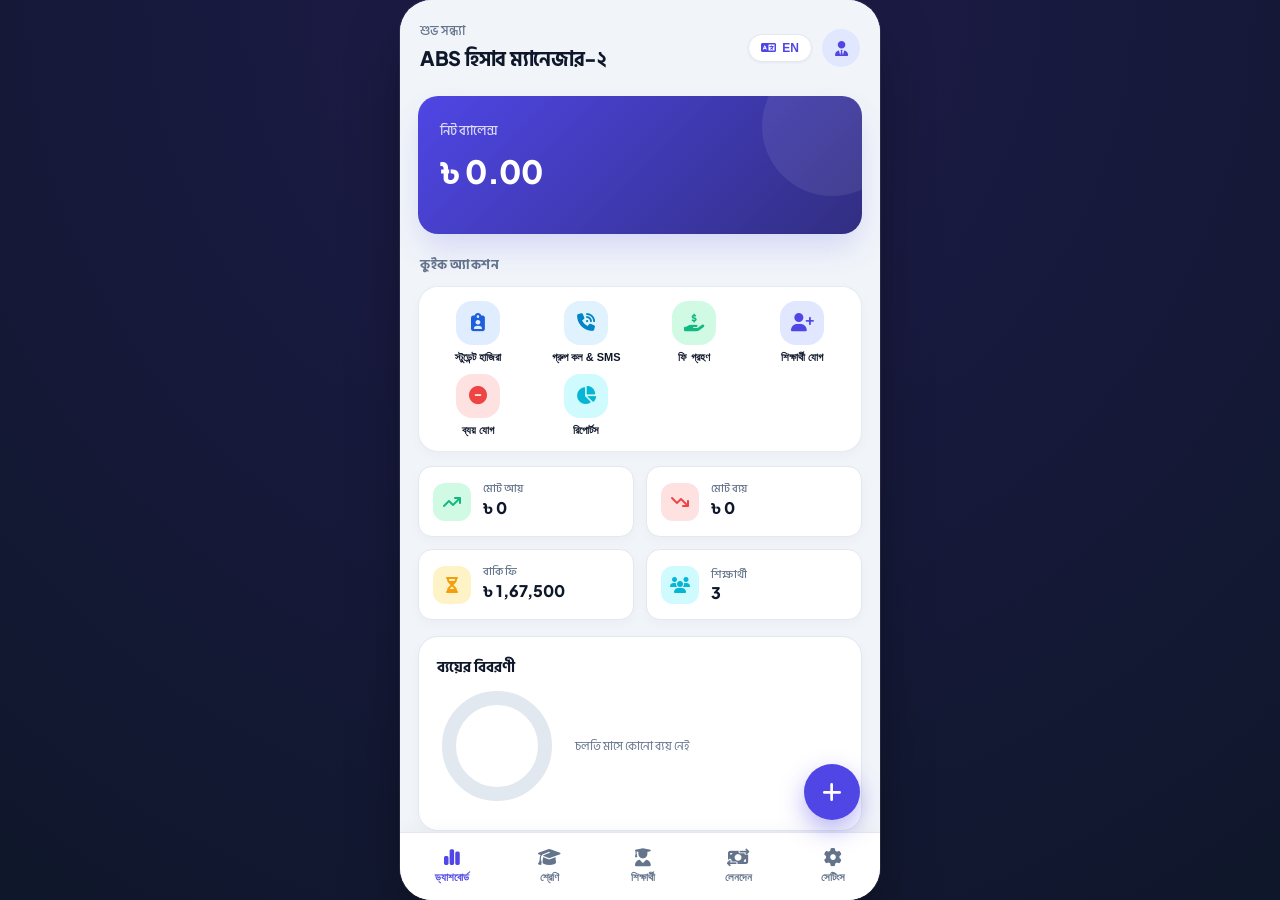
==== commit 4e7197d8: "Update: Unify app title to ABS Hisab Manager-2 and enhance backup import for all JSON formats" ====
--- a/web_app/index.html
+++ b/web_app/index.html
@@ -3,7 +3,7 @@
 <head>
   <meta charset="UTF-8">
   <meta name="viewport" content="width=device-width, initial-scale=1.0, maximum-scale=1.0, user-scalable=no">
-  <title>ABS Hisab Manager - ABS হিসাব ম্যানেজার</title>
+  <title>ABS Hisab Manager-2 - ABS হিসাব ম্যানেজার-২</title>
   <meta name="description" content="Tuition & Personal Finance Management Web Application for Tutors and Teachers.">
   <link rel="preconnect" href="https://fonts.googleapis.com">
   <link rel="preconnect" href="https://fonts.gstatic.com" crossorigin>
@@ -20,7 +20,7 @@
       <header class="app-header" id="appHeader">
         <div class="header-left">
           <span class="greeting-text" id="greetingText">শুভ সকাল</span>
-          <h1 class="app-title" id="appTitle">ABS হিসাব ম্যানেজার</h1>
+          <h1 class="app-title" id="appTitle">ABS হিসাব ম্যানেজার-২</h1>
         </div>
         <div class="header-right">
           <button class="lang-toggle-btn" id="langToggleBtn" title="ভাষা পরিবর্তন / Switch Language">
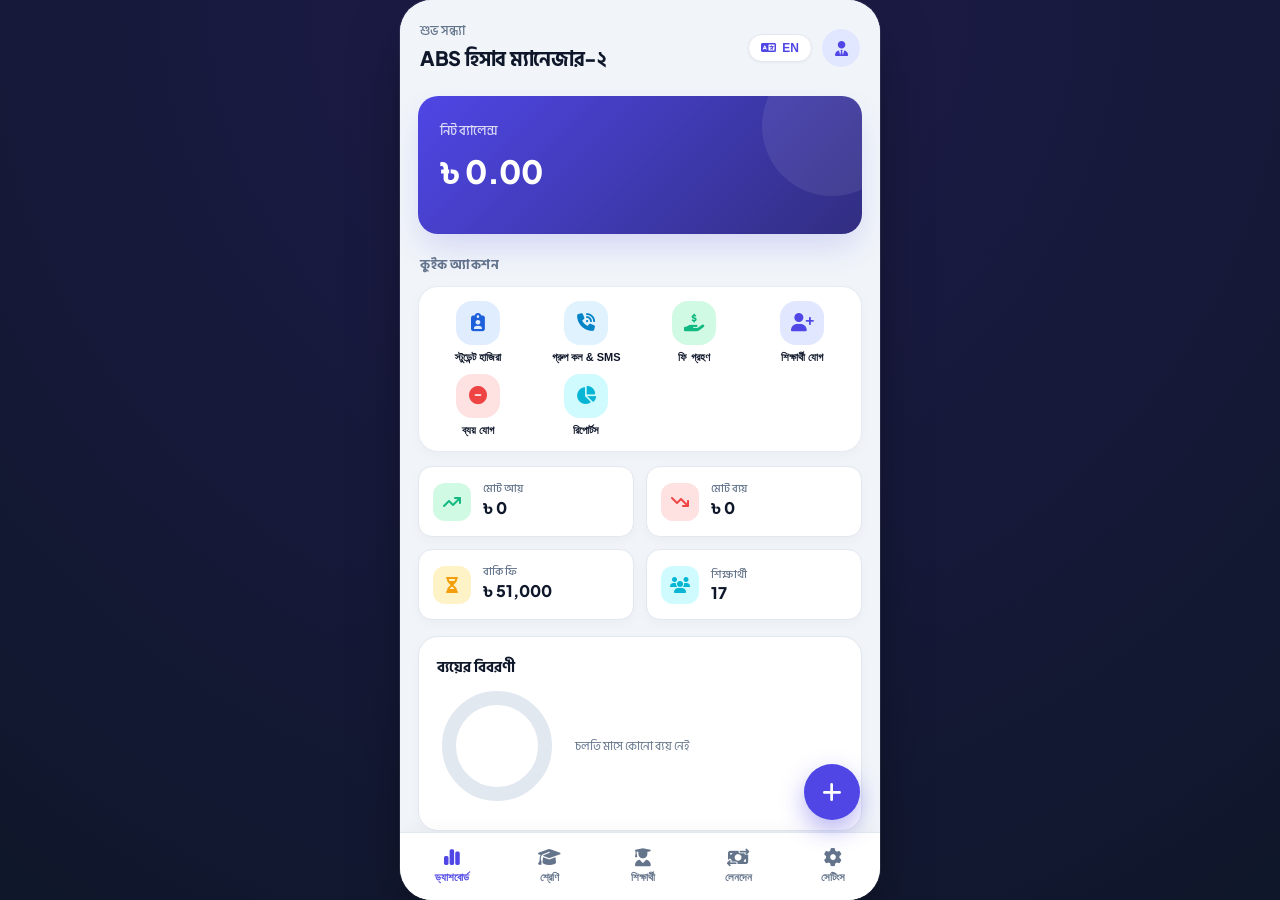
==== commit d8a18a1a: "Fix mobile sync for 17 students and unify Android APK to match web app 100%" ====
--- a/web_app/index.html
+++ b/web_app/index.html
@@ -233,7 +233,17 @@
           <!-- Data & Backup Section -->
           <div class="settings-section mt-3">
             <div class="section-title" id="secTitleBackup">ডাটা ও ব্যাকআপ</div>
-            <div class="settings-card" onclick="exportDataBackup()">
+            <div class="settings-card" onclick="restoreDefaultStudents()" style="border: 1.5px solid #6366f1; background: #eef2ff;">
+              <div class="sc-left">
+                <i class="fa-solid fa-rotate sc-icon" style="color:#4f46e5;"></i>
+                <div>
+                  <div class="sc-title" style="color:#4338ca; font-weight:700;">১৭ জন শিক্ষার্থীর ডাটা রিস্টোর / সিঙ্ক</div>
+                  <div class="sc-desc">Class 6 ও 7 এর ১৭ জন শিক্ষার্থীর মূল তালিকা আনুন</div>
+                </div>
+              </div>
+              <i class="fa-solid fa-arrows-rotate sc-arrow" style="color:#4f46e5;"></i>
+            </div>
+            <div class="settings-card mt-2" onclick="exportDataBackup()">
               <div class="sc-left">
                 <i class="fa-solid fa-file-export sc-icon text-primary"></i>
                 <div>
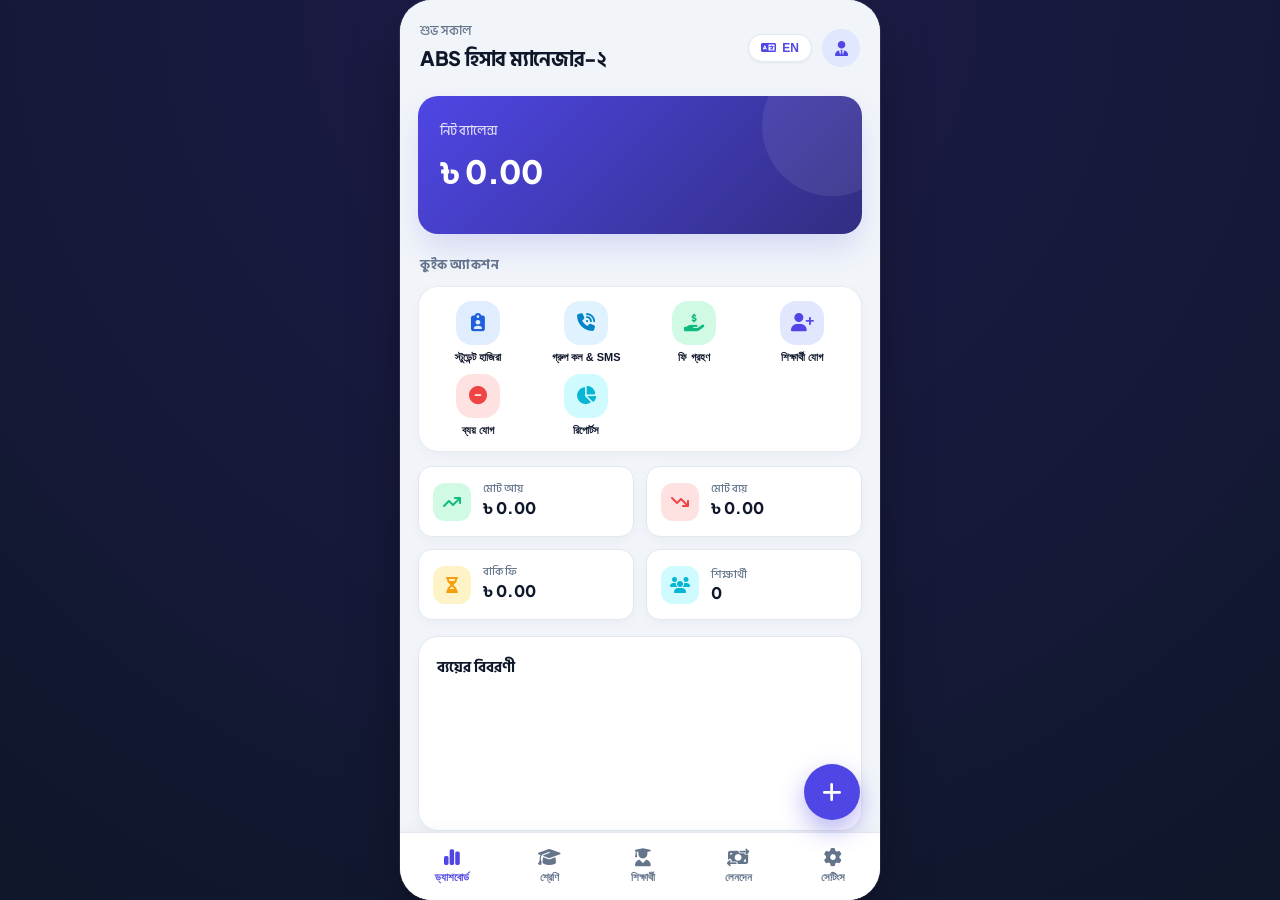
==== commit f6bfde36: "Fix due calculation (30-day rule), flexible payment collection, modal exits, class list/edit tags, s" ====
--- a/web_app/index.html
+++ b/web_app/index.html
@@ -359,21 +359,21 @@
     </div>
   </div>
 
-  <!-- ADD / EDIT STUDENT MODAL (Matching Image 1) -->
+  <!-- ADD / EDIT STUDENT MODAL (Matching Image 1 & 2) -->
   <div class="modal-backdrop" id="studentModal">
-    <div class="modal-dialog" style="padding:0; overflow:hidden; border-radius:20px;">
-      <!-- Blue App Bar like Image 1 -->
-      <div style="background:#1E88E5; color:white; padding:16px 18px; display:flex; align-items:center; justify-content:space-between;">
+    <div class="modal-dialog" style="padding:0; overflow:hidden; border-radius:24px; max-height:92vh; display:flex; flex-direction:column; background:white;">
+      <!-- Sticky Blue App Bar Header with Back and Close Buttons -->
+      <div style="background:#1E88E5; color:white; padding:16px 18px; display:flex; align-items:center; justify-content:space-between; position:sticky; top:0; z-index:10;">
         <div style="display:flex; align-items:center; gap:14px;">
-          <button type="button" onclick="closeModal('studentModal')" style="background:none; border:none; color:white; font-size:18px; cursor:pointer;">
+          <button type="button" onclick="closeModal('studentModal')" style="background:none; border:none; color:white; font-size:18px; cursor:pointer; padding:2px;">
             <i class="fa-solid fa-arrow-left"></i>
           </button>
           <h3 id="studentModalTitle" style="font-size:18px; font-weight:700; margin:0; color:white;">Add Student</h3>
         </div>
-        <button type="button" class="modal-close-btn" onclick="closeModal('studentModal')" style="color:white; opacity:0.8;">&times;</button>
-      </div>
-
-      <form class="modal-body" id="studentForm" onsubmit="handleSaveStudent(event)" style="padding:18px; background:#F8FAFC;">
+        <button type="button" class="modal-close-btn" onclick="closeModal('studentModal')" style="color:white; opacity:0.9; cursor:pointer;">&times;</button>
+      </div>
+
+      <form class="modal-body" id="studentForm" onsubmit="handleSaveStudent(event)" style="padding:18px; background:#F8FAFC; overflow-y:auto; flex:1;">
         <input type="hidden" id="studentFormId">
 
         <!-- 1. Student Name * -->
@@ -403,7 +403,7 @@
         <!-- 5. Monthly Fee * -->
         <div class="image-style-field">
           <i class="fa-solid fa-dollar-sign"></i>
-          <input type="number" id="fmStudentFee" required min="0" step="50" placeholder="Monthly Fee *">
+          <input type="number" id="fmStudentFee" required min="0" step="any" placeholder="Monthly Fee *">
         </div>
 
         <!-- 6. Admission Date * -->
@@ -436,70 +436,109 @@
           <input type="text" id="fmStudentAddress" placeholder="Address">
         </div>
 
-        <button type="submit" class="submit-btn" id="btnSaveStudentSubmit" style="background:#1E88E5; color:white; font-weight:700; margin-top:8px; border-radius:12px; padding:14px;">
-          Save Student
-        </button>
+        <div style="display:flex; gap:10px; margin-top:10px;">
+          <button type="button" onclick="closeModal('studentModal')" style="flex:1; background:#E2E8F0; color:#475569; font-weight:700; border:none; border-radius:12px; padding:14px; cursor:pointer;">
+            Cancel
+          </button>
+          <button type="submit" class="submit-btn" id="btnSaveStudentSubmit" style="flex:2; background:#1E88E5; color:white; font-weight:700; border-radius:12px; padding:14px; border:none; cursor:pointer;">
+            Save Student
+          </button>
+        </div>
       </form>
     </div>
   </div>
 
-  <!-- ADD / EDIT CLASS MODAL -->
+  <!-- ADD / EDIT CLASS MODAL (Matching Image 4) -->
   <div class="modal-backdrop" id="classModal">
-    <div class="modal-dialog">
+    <div class="modal-dialog" style="padding:22px; border-radius:28px 28px 0 0; max-height:92vh; overflow-y:auto; background:white;">
+      <div style="width:44px; height:5px; background:#CBD5E1; border-radius:10px; margin:0 auto 16px;"></div>
+      <div class="modal-header" style="margin-bottom:18px;">
+        <h3 id="classModalTitle" style="font-size:20px; font-weight:800; color:#1E293B;">Edit Class</h3>
+        <button class="modal-close-btn" onclick="closeModal('classModal')">&times;</button>
+      </div>
+      <form id="classForm" onsubmit="handleSaveClass(event)">
+        <input type="hidden" id="classFormId">
+
+        <!-- 1. Class Name -->
+        <div style="margin-bottom:16px;">
+          <label style="font-weight:700; font-size:14px; color:#334155; margin-bottom:8px; display:block;">Class Name *</label>
+          <div class="image-style-field" style="margin-bottom:0; background:#F8FAFC;">
+            <i class="fa-solid fa-graduation-cap" style="color:#475569;"></i>
+            <input type="text" id="fmClassName" required placeholder="Class 6" style="font-weight:600; font-size:15px;">
+          </div>
+        </div>
+
+        <!-- 2. Sections -->
+        <div style="margin-bottom:18px;">
+          <label style="font-weight:700; font-size:14px; color:#334155; margin-bottom:8px; display:block;">Sections</label>
+          <div id="classSectionsChips" style="display:flex; flex-wrap:wrap; gap:8px; margin-bottom:10px;"></div>
+          <div style="display:flex; gap:10px; align-items:center;">
+            <input type="text" id="fmNewSectionInput" placeholder="Add section (e.g. A, B, Morning...)" style="flex:1; background:#F8FAFC; border:1px solid #CBD5E1; border-radius:14px; padding:12px 14px; font-size:14px; outline:none;" onkeydown="if(event.key==='Enter'){event.preventDefault(); addClassSectionChip();}">
+            <button type="button" onclick="addClassSectionChip()" style="width:42px; height:42px; border-radius:50%; background:#4F46E5; color:white; border:none; display:flex; align-items:center; justify-content:center; font-size:16px; cursor:pointer; flex-shrink:0;">
+              <i class="fa-solid fa-plus"></i>
+            </button>
+          </div>
+        </div>
+
+        <!-- 3. Subjects -->
+        <div style="margin-bottom:20px;">
+          <label style="font-weight:700; font-size:14px; color:#334155; margin-bottom:8px; display:block;">Subjects</label>
+          <div id="classSubjectsChips" style="display:flex; flex-wrap:wrap; gap:8px; margin-bottom:10px;"></div>
+          <div style="display:flex; gap:10px; align-items:center;">
+            <input type="text" id="fmNewSubjectInput" placeholder="Add subject (e.g. Physics, Math...)" style="flex:1; background:#F8FAFC; border:1px solid #CBD5E1; border-radius:14px; padding:12px 14px; font-size:14px; outline:none;" onkeydown="if(event.key==='Enter'){event.preventDefault(); addClassSubjectChip();}">
+            <button type="button" onclick="addClassSubjectChip()" style="width:42px; height:42px; border-radius:50%; background:#4F46E5; color:white; border:none; display:flex; align-items:center; justify-content:center; font-size:16px; cursor:pointer; flex-shrink:0;">
+              <i class="fa-solid fa-plus"></i>
+            </button>
+          </div>
+        </div>
+
+        <div style="display:flex; gap:10px; margin-top:10px;">
+          <button type="button" onclick="closeModal('classModal')" style="flex:1; background:#E2E8F0; color:#475569; font-weight:700; border:none; border-radius:14px; padding:14px; cursor:pointer;">Cancel</button>
+          <button type="submit" class="submit-btn" id="btnSaveClassSubmit" style="flex:2; background:#4F46E5; color:white; font-weight:700; border-radius:14px; padding:14px; border:none; cursor:pointer;">
+            Update Class
+          </button>
+        </div>
+      </form>
+    </div>
+  </div>
+
+  <!-- STUDENT DETAIL & PROFILE MODAL (Matching Image 5) -->
+  <div class="modal-backdrop" id="studentDetailModal">
+    <div class="modal-dialog modal-lg" style="padding:0; overflow:hidden; border-radius:24px 24px 0 0; max-height:94vh; display:flex; flex-direction:column; background:#F8FAFC;">
+      <!-- Sticky Top Bar -->
+      <div style="background:white; border-bottom:1px solid #E2E8F0; padding:12px 18px; display:flex; align-items:center; justify-content:space-between; position:sticky; top:0; z-index:20;">
+        <div style="display:flex; align-items:center; gap:12px;">
+          <button type="button" onclick="closeModal('studentDetailModal')" style="background:none; border:none; color:#1E293B; font-size:18px; cursor:pointer; padding:4px;">
+            <i class="fa-solid fa-arrow-left"></i>
+          </button>
+          <h3 id="studentDetailName" style="font-size:18px; font-weight:800; margin:0; color:#1E293B;">Md. Samiul</h3>
+        </div>
+        <div class="modal-header-actions" style="display:flex; align-items:center; gap:8px;">
+          <button class="icon-action-btn" title="Statement PDF" onclick="printStudentFullStatement()"><i class="fa-solid fa-file-pdf"></i></button>
+          <button class="icon-action-btn" title="Edit" onclick="editCurrentStudent()"><i class="fa-solid fa-pencil"></i></button>
+          <button class="icon-action-btn text-danger" title="Delete" onclick="deleteCurrentStudent()"><i class="fa-solid fa-trash-can"></i></button>
+          <button class="modal-close-btn" onclick="closeModal('studentDetailModal')" style="color:#64748B;">&times;</button>
+        </div>
+      </div>
+      <div class="modal-body" id="studentDetailBody" style="padding:16px; overflow-y:auto; flex:1; position:relative;">
+        <!-- Injected dynamically by app.js -->
+      </div>
+    </div>
+  </div>
+
+  <!-- COLLECT PAYMENT MODAL (Matching Image 1) -->
+  <div class="modal-backdrop" id="collectPaymentModal">
+    <div class="modal-dialog" style="padding:22px; border-radius:28px 28px 0 0; max-height:92vh; overflow-y:auto; background:white;">
       <div class="modal-header">
-        <h3 id="classModalTitle">নতুন শ্রেণি যোগ</h3>
-        <button class="modal-close-btn" onclick="closeModal('classModal')">&times;</button>
-      </div>
-      <form class="modal-body" id="classForm" onsubmit="handleSaveClass(event)">
-        <input type="hidden" id="classFormId">
-        <div class="form-group">
-          <label id="lblClsName">শ্রেণির নাম *</label>
-          <input type="text" id="fmClassName" required placeholder="e.g. Class 6, Class 7, Batch A">
-        </div>
-        <div class="form-group mt-2">
-          <label id="lblClsSections">শাখা (Sections - কমা দিয়ে লিখুন)</label>
-          <input type="text" id="fmClassSections" placeholder="e.g. A, B, C, Padma, Meghna">
-        </div>
-        <div class="form-group mt-2">
-          <label id="lblClsSubjects">বিষয়সমূহ (Subjects - কমা দিয়ে লিখুন)</label>
-          <input type="text" id="fmClassSubjects" placeholder="e.g. গণিত, ইংরেজি, বিজ্ঞান, বাংলা">
-        </div>
-        <button type="submit" class="submit-btn mt-3" id="btnSaveClassSubmit" style="background:#2563eb; color:white;">সংরক্ষণ করুন</button>
-      </form>
-    </div>
-  </div>
-
-  <!-- STUDENT DETAIL & PROFILE MODAL -->
-  <div class="modal-backdrop" id="studentDetailModal">
-    <div class="modal-dialog modal-lg">
-      <div class="modal-header">
-        <h3 id="studentDetailName">শিক্ষার্থীর প্রোফাইল</h3>
-        <div class="modal-header-actions">
-          <button class="icon-action-btn" title="Statement PDF" onclick="printStudentFullStatement()"><i class="fa-solid fa-file-pdf"></i></button>
-          <button class="icon-action-btn" title="Edit" onclick="editCurrentStudent()"><i class="fa-solid fa-pen"></i></button>
-          <button class="icon-action-btn text-danger" title="Delete" onclick="deleteCurrentStudent()"><i class="fa-solid fa-trash"></i></button>
-          <button class="modal-close-btn" onclick="closeModal('studentDetailModal')">&times;</button>
-        </div>
-      </div>
-      <div class="modal-body" id="studentDetailBody">
-        <!-- Injected dynamically by app.js -->
-      </div>
-    </div>
-  </div>
-
-  <!-- COLLECT PAYMENT MODAL -->
-  <div class="modal-backdrop" id="collectPaymentModal">
-    <div class="modal-dialog">
-      <div class="modal-header">
-        <h3 id="paymentModalTitle">পেমেন্ট সংগ্রহ</h3>
+        <h3 id="paymentModalTitle" style="font-size:20px; font-weight:800; color:#1E293B;">পেমেন্ট সংগ্রহ</h3>
         <button class="modal-close-btn" onclick="closeModal('collectPaymentModal')">&times;</button>
       </div>
-      <form class="modal-body" id="paymentForm" onsubmit="handleSavePayment(event)">
+      <form class="modal-body" id="paymentForm" onsubmit="handleSavePayment(event)" style="padding:0;">
         <input type="hidden" id="pmStudentId">
         <div class="target-student-badge" id="pmStudentBadge"></div>
         <div class="form-group mt-2">
           <label id="lblPmAmount">টাকার পরিমাণ (৳) *</label>
-          <input type="number" id="pmAmount" required min="1" step="10" placeholder="টাকার অংক">
+          <input type="number" id="pmAmount" required min="1" step="any" placeholder="টাকার অংক">
         </div>
         <div class="form-row">
           <div class="form-group">
@@ -525,12 +564,37 @@
           <label id="lblPmNote">নোট (ঐচ্ছিক)</label>
           <input type="text" id="pmNote" placeholder="পেমেন্ট সংক্রান্ত কোনো নোট...">
         </div>
-        <div class="checkbox-row">
+        <div class="checkbox-row" style="margin-top:12px;">
           <input type="checkbox" id="pmGiveReceipt" checked>
           <label for="pmGiveReceipt" id="lblPmReceiptCheck">এখনই মানি রিসিট (Receipt) তৈরি করবেন?</label>
         </div>
-        <button type="submit" class="submit-btn btn-income mt-3" id="btnSavePaymentSubmit">পেমেন্ট সেভ করুন ও রশিদ তৈরি করুন</button>
+        <div style="display:flex; gap:10px; margin-top:16px;">
+          <button type="button" onclick="closeModal('collectPaymentModal')" style="flex:1; background:#E2E8F0; color:#475569; font-weight:700; border:none; border-radius:12px; padding:14px; cursor:pointer;">বাতিল</button>
+          <button type="submit" class="submit-btn btn-income" id="btnSavePaymentSubmit" style="flex:2; margin-top:0;">পেমেন্ট সেভ করুন ও রশিদ তৈরি করুন</button>
+        </div>
       </form>
+    </div>
+  </div>
+
+  <!-- MONEY RECEIPT MODAL (Matching Image 7) -->
+  <div class="modal-backdrop" id="moneyReceiptModal">
+    <div class="modal-dialog modal-lg" style="padding:0; overflow:hidden; border-radius:24px; max-height:92vh; display:flex; flex-direction:column; background:#F8FAFC;">
+      <div style="background:#4F46E5; color:white; padding:14px 18px; display:flex; align-items:center; justify-content:space-between;">
+        <div style="display:flex; align-items:center; gap:10px;">
+          <i class="fa-solid fa-receipt" style="font-size:18px;"></i>
+          <h3 style="font-size:18px; font-weight:700; margin:0; color:white;">Money Receipt (মানি রিসিট)</h3>
+        </div>
+        <button type="button" class="modal-close-btn" onclick="closeModal('moneyReceiptModal')" style="color:white; opacity:0.9;">&times;</button>
+      </div>
+      <div class="modal-body" id="receiptModalBody" style="padding:16px; overflow-y:auto; flex:1;">
+        <!-- Injected dynamically by app.js -->
+      </div>
+      <div style="background:white; border-top:1px solid #E2E8F0; padding:12px 18px; display:flex; gap:10px;">
+        <button type="button" onclick="closeModal('moneyReceiptModal')" style="flex:1; background:#E2E8F0; color:#475569; padding:12px; font-weight:700; border-radius:12px; border:none; cursor:pointer;">Close</button>
+        <button type="button" onclick="triggerReceiptPrint()" style="flex:2; background:#10B981; color:white; padding:12px; font-weight:700; border-radius:12px; border:none; cursor:pointer; display:flex; align-items:center; justify-content:center; gap:8px;">
+          <i class="fa-solid fa-print"></i> Print / Save PDF
+        </button>
+      </div>
     </div>
   </div>
 
--- a/web_app/app.css
+++ b/web_app/app.css
@@ -1186,55 +1186,217 @@
   color: #94a3b8;
 }
 
-/* ==================== CLASS MANAGEMENT VIEW ==================== */
+/* ==================== CLASS MANAGEMENT VIEW (Image 3 & 4) ==================== */
 .class-item-card {
   background: white;
   border: 1px solid var(--border);
-  border-radius: var(--radius-md);
-  padding: 16px;
-  margin-bottom: 12px;
-  box-shadow: 0 2px 8px rgba(0, 0, 0, 0.03);
+  border-radius: 20px;
+  padding: 16px 18px;
+  margin-bottom: 14px;
+  box-shadow: 0 2px 10px rgba(0, 0, 0, 0.02);
 }
 
 .class-header-row {
   display: flex;
   justify-content: space-between;
   align-items: center;
+}
+
+.class-header-left {
+  display: flex;
+  align-items: center;
+  gap: 12px;
+}
+
+.class-avatar-icon {
+  width: 44px;
+  height: 44px;
+  border-radius: 50%;
+  background: #EEF2FF;
+  color: #4F46E5;
+  display: flex;
+  align-items: center;
+  justify-content: center;
+  font-size: 18px;
+}
+
+.class-title-text {
+  font-size: 17px;
+  font-weight: 800;
+  color: #1E293B;
+}
+
+.class-subtitle-text {
+  font-size: 13px;
+  color: #64748B;
+  font-weight: 500;
+  margin-top: 1px;
+}
+
+.class-row-label {
+  font-size: 13px;
+  font-weight: 700;
+  color: #475569;
+  min-width: 72px;
+}
+
+.class-tags-line {
+  display: flex;
+  align-items: center;
+  flex-wrap: wrap;
+  gap: 8px;
+  margin-top: 10px;
+}
+
+.section-pill {
+  background: #FFFFFF;
+  border: 1px solid #CBD5E1;
+  color: #1E293B;
+  padding: 4px 12px;
+  border-radius: 10px;
+  font-size: 13px;
+  font-weight: 600;
+}
+
+.subject-pill {
+  background: #EEF2FF;
+  color: #4F46E5;
+  border: 1px solid #C7D2FE;
+  padding: 4px 12px;
+  border-radius: 10px;
+  font-size: 13px;
+  font-weight: 600;
+}
+
+/* Chips in Edit Class Modal (Image 4) */
+.chip-tag {
+  display: inline-flex;
+  align-items: center;
+  gap: 8px;
+  padding: 6px 14px;
+  border-radius: 14px;
+  font-size: 14px;
+  font-weight: 600;
+  transition: all 0.2s;
+}
+
+.chip-section {
+  background: #FFFFFF;
+  border: 1px solid #CBD5E1;
+  color: #1E293B;
+}
+
+.chip-subject {
+  background: #EEF2FF;
+  border: 1px solid #C7D2FE;
+  color: #4F46E5;
+}
+
+.chip-remove-btn {
+  cursor: pointer;
+  font-size: 16px;
+  line-height: 1;
+  font-weight: bold;
+  opacity: 0.6;
+  margin-left: 2px;
+}
+
+.chip-remove-btn:hover {
+  opacity: 1;
+  color: #EF4444;
+}
+
+/* Student Profile Styles (Image 5) */
+.student-profile-card {
+  background: white;
+  border: 1px solid #E2E8F0;
+  border-radius: 20px;
+  padding: 18px;
+  box-shadow: 0 2px 10px rgba(0, 0, 0, 0.02);
+}
+
+.profile-top-row {
+  display: flex;
+  align-items: center;
+  gap: 14px;
+}
+
+.profile-avatar-circle {
+  width: 52px;
+  height: 52px;
+  border-radius: 50%;
+  background: #EEF2FF;
+  color: #4F46E5;
+  display: flex;
+  align-items: center;
+  justify-content: center;
+  font-size: 22px;
+  font-weight: 800;
+}
+
+.profile-name-text {
+  font-size: 18px;
+  font-weight: 800;
+  color: #1E293B;
+}
+
+.profile-meta-text {
+  font-size: 13px;
+  color: #64748B;
+  font-weight: 500;
+  margin-top: 2px;
+}
+
+.profile-detail-item {
+  display: flex;
+  align-items: flex-start;
+  gap: 10px;
+  font-size: 14px;
+  color: #334155;
   margin-bottom: 10px;
-}
-
-.class-title {
-  font-size: 17px;
-  font-weight: 700;
-  color: var(--text-main);
+  line-height: 1.4;
+}
+
+.profile-detail-item i {
+  width: 18px;
+  color: #64748B;
+  margin-top: 2px;
+  text-align: center;
+}
+
+.profile-detail-label {
+  color: #64748B;
+  font-size: 13px;
+}
+
+.profile-detail-val {
+  font-weight: 700;
+  color: #0F172A;
+}
+
+/* Floating Collect Button */
+.btn-floating-collect {
+  position: fixed;
+  bottom: 24px;
+  right: 20px;
+  background: #4F46E5;
+  color: white;
+  border: none;
+  border-radius: 16px;
+  padding: 12px 20px;
+  font-size: 15px;
+  font-weight: 700;
   display: flex;
   align-items: center;
   gap: 8px;
-}
-
-.tags-row {
-  display: flex;
-  flex-wrap: wrap;
-  gap: 6px;
-  margin-top: 6px;
-}
-
-.section-tag {
-  background: #eff6ff;
-  color: #2563eb;
-  padding: 4px 10px;
-  border-radius: 8px;
-  font-size: 12px;
-  font-weight: 600;
-}
-
-.subject-tag {
-  background: #f0fdf4;
-  color: #16a34a;
-  padding: 4px 10px;
-  border-radius: 8px;
-  font-size: 12px;
-  font-weight: 600;
+  box-shadow: 0 8px 24px rgba(79, 70, 229, 0.4);
+  cursor: pointer;
+  z-index: 50;
+  transition: transform 0.2s ease;
+}
+
+.btn-floating-collect:active {
+  transform: scale(0.96);
 }
 
 /* ==================== PRINT STYLES ==================== */
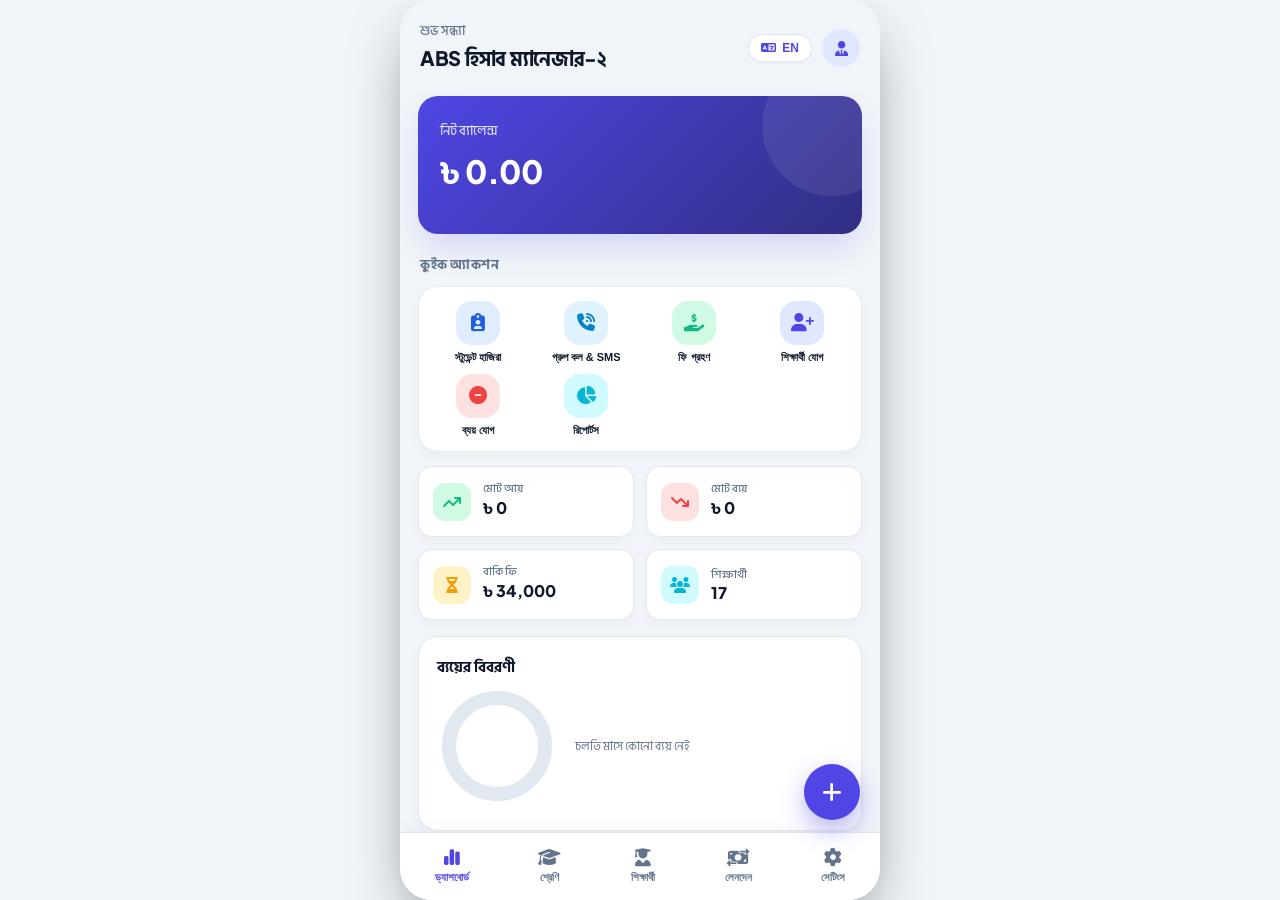
==== commit de164fce: "Fix nested receipt modal dismissal, add back button and dynamic z-index stacking v2.0.3" ====
--- a/web_app/index.html
+++ b/web_app/index.html
@@ -7,9 +7,13 @@
   <meta name="description" content="Tuition & Personal Finance Management Web Application for Tutors and Teachers.">
   <link rel="preconnect" href="https://fonts.googleapis.com">
   <link rel="preconnect" href="https://fonts.gstatic.com" crossorigin>
-  <link href="https://fonts.googleapis.com/css2?family=Plus+Jakarta+Sans:wght@400;500;600;700;800&family=Hind+Siliguri:wght@400;500;600;700&display=swap" rel="stylesheet">
-  <link rel="stylesheet" href="https://cdnjs.cloudflare.com/ajax/libs/font-awesome/6.5.1/css/all.min.css">
   <link rel="stylesheet" href="app.css">
+  <link rel="stylesheet" href="https://fonts.googleapis.com/css2?family=Plus+Jakarta+Sans:wght@400;500;600;700;800&family=Hind+Siliguri:wght@400;500;600;700&display=swap" media="print" onload="this.media='all'">
+  <link rel="stylesheet" href="https://cdnjs.cloudflare.com/ajax/libs/font-awesome/6.5.1/css/all.min.css" media="print" onload="this.media='all'">
+  <noscript>
+    <link rel="stylesheet" href="https://fonts.googleapis.com/css2?family=Plus+Jakarta+Sans:wght@400;500;600;700;800&family=Hind+Siliguri:wght@400;500;600;700&display=swap">
+    <link rel="stylesheet" href="https://cdnjs.cloudflare.com/ajax/libs/font-awesome/6.5.1/css/all.min.css">
+  </noscript>
 </head>
 <body>
   <div id="app-container">
@@ -581,17 +585,22 @@
     <div class="modal-dialog modal-lg" style="padding:0; overflow:hidden; border-radius:24px; max-height:92vh; display:flex; flex-direction:column; background:#F8FAFC;">
       <div style="background:#4F46E5; color:white; padding:14px 18px; display:flex; align-items:center; justify-content:space-between;">
         <div style="display:flex; align-items:center; gap:10px;">
+          <button type="button" onclick="closeModal('moneyReceiptModal')" style="background:none; border:none; color:white; font-size:18px; cursor:pointer; padding:6px 10px; border-radius:8px;">
+            <i class="fa-solid fa-arrow-left"></i>
+          </button>
           <i class="fa-solid fa-receipt" style="font-size:18px;"></i>
-          <h3 style="font-size:18px; font-weight:700; margin:0; color:white;">Money Receipt (মানি রিসিট)</h3>
-        </div>
-        <button type="button" class="modal-close-btn" onclick="closeModal('moneyReceiptModal')" style="color:white; opacity:0.9;">&times;</button>
+          <h3 style="font-size:17px; font-weight:700; margin:0; color:white;">Money Receipt (রশিদ)</h3>
+        </div>
+        <button type="button" class="modal-close-btn" onclick="closeModal('moneyReceiptModal')" style="color:white; opacity:0.9; font-size:28px; cursor:pointer; padding:4px 8px;">&times;</button>
       </div>
       <div class="modal-body" id="receiptModalBody" style="padding:16px; overflow-y:auto; flex:1;">
         <!-- Injected dynamically by app.js -->
       </div>
       <div style="background:white; border-top:1px solid #E2E8F0; padding:12px 18px; display:flex; gap:10px;">
-        <button type="button" onclick="closeModal('moneyReceiptModal')" style="flex:1; background:#E2E8F0; color:#475569; padding:12px; font-weight:700; border-radius:12px; border:none; cursor:pointer;">Close</button>
-        <button type="button" onclick="triggerReceiptPrint()" style="flex:2; background:#10B981; color:white; padding:12px; font-weight:700; border-radius:12px; border:none; cursor:pointer; display:flex; align-items:center; justify-content:center; gap:8px;">
+        <button type="button" onclick="closeModal('moneyReceiptModal')" style="flex:1; background:#E2E8F0; color:#334155; padding:14px; font-weight:700; border-radius:12px; border:none; cursor:pointer; font-size:14px; display:flex; align-items:center; justify-content:center; gap:6px;">
+          <i class="fa-solid fa-xmark"></i> Close (ফিরে যান)
+        </button>
+        <button type="button" onclick="triggerReceiptPrint()" style="flex:2; background:#10B981; color:white; padding:14px; font-weight:700; border-radius:12px; border:none; cursor:pointer; display:flex; align-items:center; justify-content:center; gap:8px; font-size:14px;">
           <i class="fa-solid fa-print"></i> Print / Save PDF
         </button>
       </div>
--- a/web_app/app.css
+++ b/web_app/app.css
@@ -44,15 +44,21 @@
   -webkit-tap-highlight-color: transparent;
 }
 
+html, body {
+  width: 100%;
+  height: 100%;
+  margin: 0;
+  padding: 0;
+}
+
 body {
   font-family: var(--font-family);
-  background: #0f172a;
-  background: radial-gradient(circle at 50% 0%, #1e1b4b 0%, #0f172a 100%);
+  background: #f1f5f9;
   color: var(--text-main);
-  min-height: 100vh;
-  display: flex;
-  justify-content: center;
-  align-items: center;
+  min-height: 100%;
+  display: flex;
+  justify-content: center;
+  align-items: stretch;
   overflow-x: hidden;
 }
 
@@ -60,8 +66,7 @@
 #app-container {
   width: 100%;
   max-width: 480px;
-  height: 100vh;
-  max-height: 920px;
+  height: 100%;
   background: var(--background);
   box-shadow: 0 25px 60px -15px rgba(0, 0, 0, 0.5), 0 0 0 1px rgba(255, 255, 255, 0.1);
   display: flex;
@@ -74,9 +79,10 @@
 @media (max-width: 500px) {
   #app-container {
     max-width: 100%;
-    height: 100vh;
-    max-height: 100vh;
+    height: 100%;
+    max-height: 100%;
     border-radius: 0;
+    box-shadow: none;
   }
 }
 
@@ -776,16 +782,120 @@
   color: var(--primary);
 }
 
+/* ==================== PIN LOCK SCREEN OVERLAY ==================== */
+.pin-lock-overlay {
+  position: fixed;
+  top: 0;
+  left: 0;
+  right: 0;
+  bottom: 0;
+  background: #F8FAFC;
+  z-index: 9999;
+  display: none;
+  align-items: center;
+  justify-content: center;
+}
+
+.pin-lock-overlay.show {
+  display: flex;
+}
+
+.pin-lock-box {
+  width: 100%;
+  max-width: 320px;
+  text-align: center;
+  padding: 24px;
+}
+
+.lock-icon-circle {
+  width: 64px;
+  height: 64px;
+  border-radius: 50%;
+  background: #EEF2FF;
+  color: #4F46E5;
+  display: flex;
+  align-items: center;
+  justify-content: center;
+  font-size: 26px;
+  margin: 0 auto 16px;
+}
+
+.pin-dots-row {
+  display: flex;
+  justify-content: center;
+  gap: 16px;
+  margin: 20px 0 10px;
+}
+
+.pin-dot {
+  width: 16px;
+  height: 16px;
+  border-radius: 50%;
+  border: 2px solid #CBD5E1;
+  background: transparent;
+  transition: all 0.2s ease;
+}
+
+.pin-dot.filled {
+  background: #4F46E5;
+  border-color: #4F46E5;
+  transform: scale(1.1);
+}
+
+.pin-error-text {
+  color: #EF4444;
+  font-size: 13px;
+  font-weight: 600;
+  min-height: 22px;
+  margin-bottom: 16px;
+}
+
+.keypad-grid {
+  display: grid;
+  grid-template-columns: repeat(3, 1fr);
+  gap: 14px;
+  max-width: 260px;
+  margin: 0 auto;
+}
+
+.key-btn {
+  width: 65px;
+  height: 65px;
+  border-radius: 50%;
+  border: 1px solid #E2E8F0;
+  background: white;
+  font-size: 22px;
+  font-weight: 700;
+  color: #1E293B;
+  display: flex;
+  align-items: center;
+  justify-content: center;
+  cursor: pointer;
+  box-shadow: 0 2px 8px rgba(0,0,0,0.04);
+  transition: all 0.15s ease;
+}
+
+.key-btn:active {
+  background: #F1F5F9;
+  transform: scale(0.92);
+}
+
+.key-btn.key-action {
+  background: #F8FAFC;
+  font-size: 18px;
+  color: #64748B;
+}
+
 /* ==================== MODALS & POPUPS ==================== */
 .modal-backdrop {
-  position: absolute;
+  position: fixed;
   top: 0;
   left: 0;
   right: 0;
   bottom: 0;
   background: rgba(15, 23, 42, 0.6);
   backdrop-filter: blur(4px);
-  z-index: 100;
+  z-index: 1000;
   display: none;
   align-items: flex-end;
   justify-content: center;
